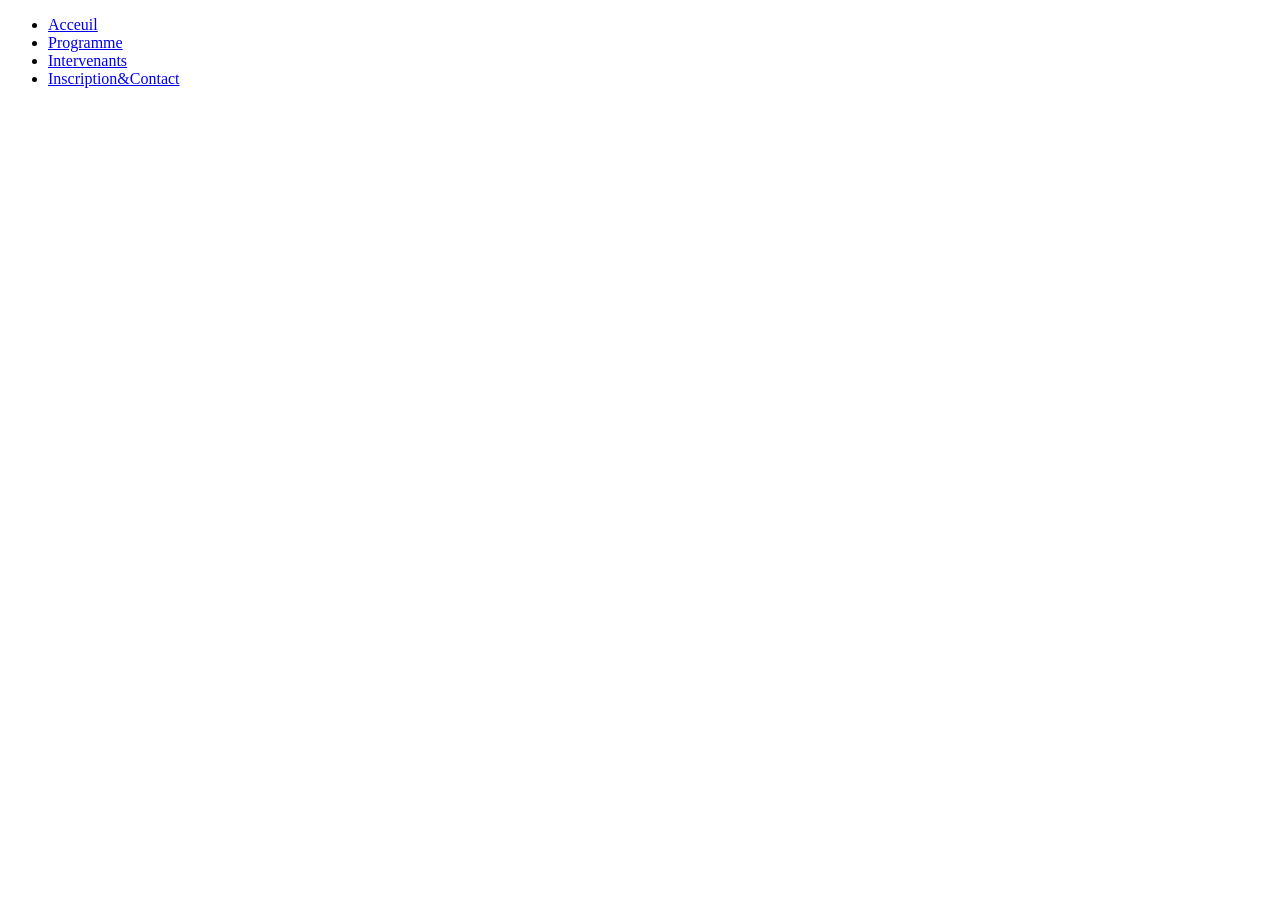
==== index.html @ 0eaa59a3 "Initialisation du projet AfriConect Summit" ====
<!DOCTYPE html>
<html lang="fr">
<head>
    <meta charset="UTF-8">
    <meta name="viewport" content="width=device-width, initial-scale=1.0">
    <title>Document</title>
</head>
<body>
    <div>
    <ul>
        <li>
            <a href="index.html">Acceuil</a>
        </li>
        <li>
            <a href="programme.html">Programme</a>
        </li>
        <li>
            <a href="intervenants.html">Intervenants</a>
        </li>
        <li>
            <a href="contact.html">Inscription&Contact</a>
        </li>
    </ul>
  </div>
</body>
</html>
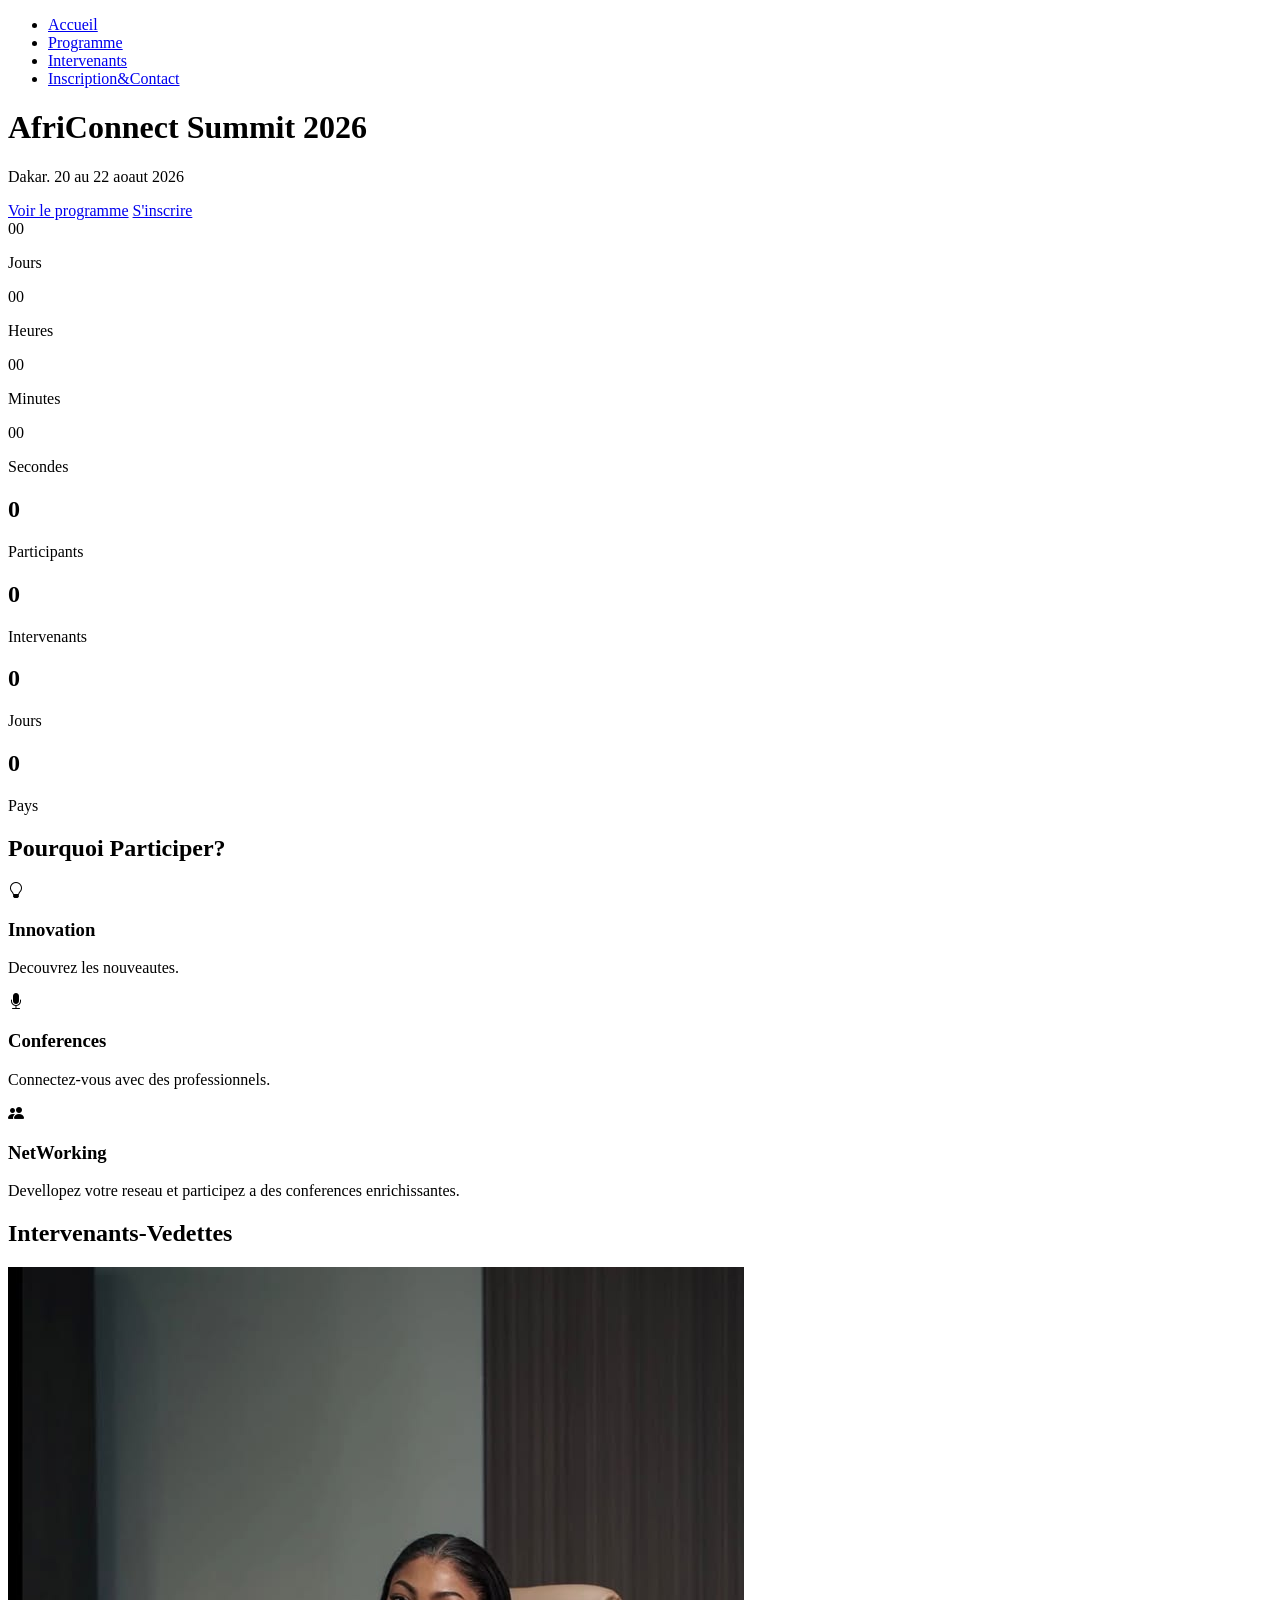
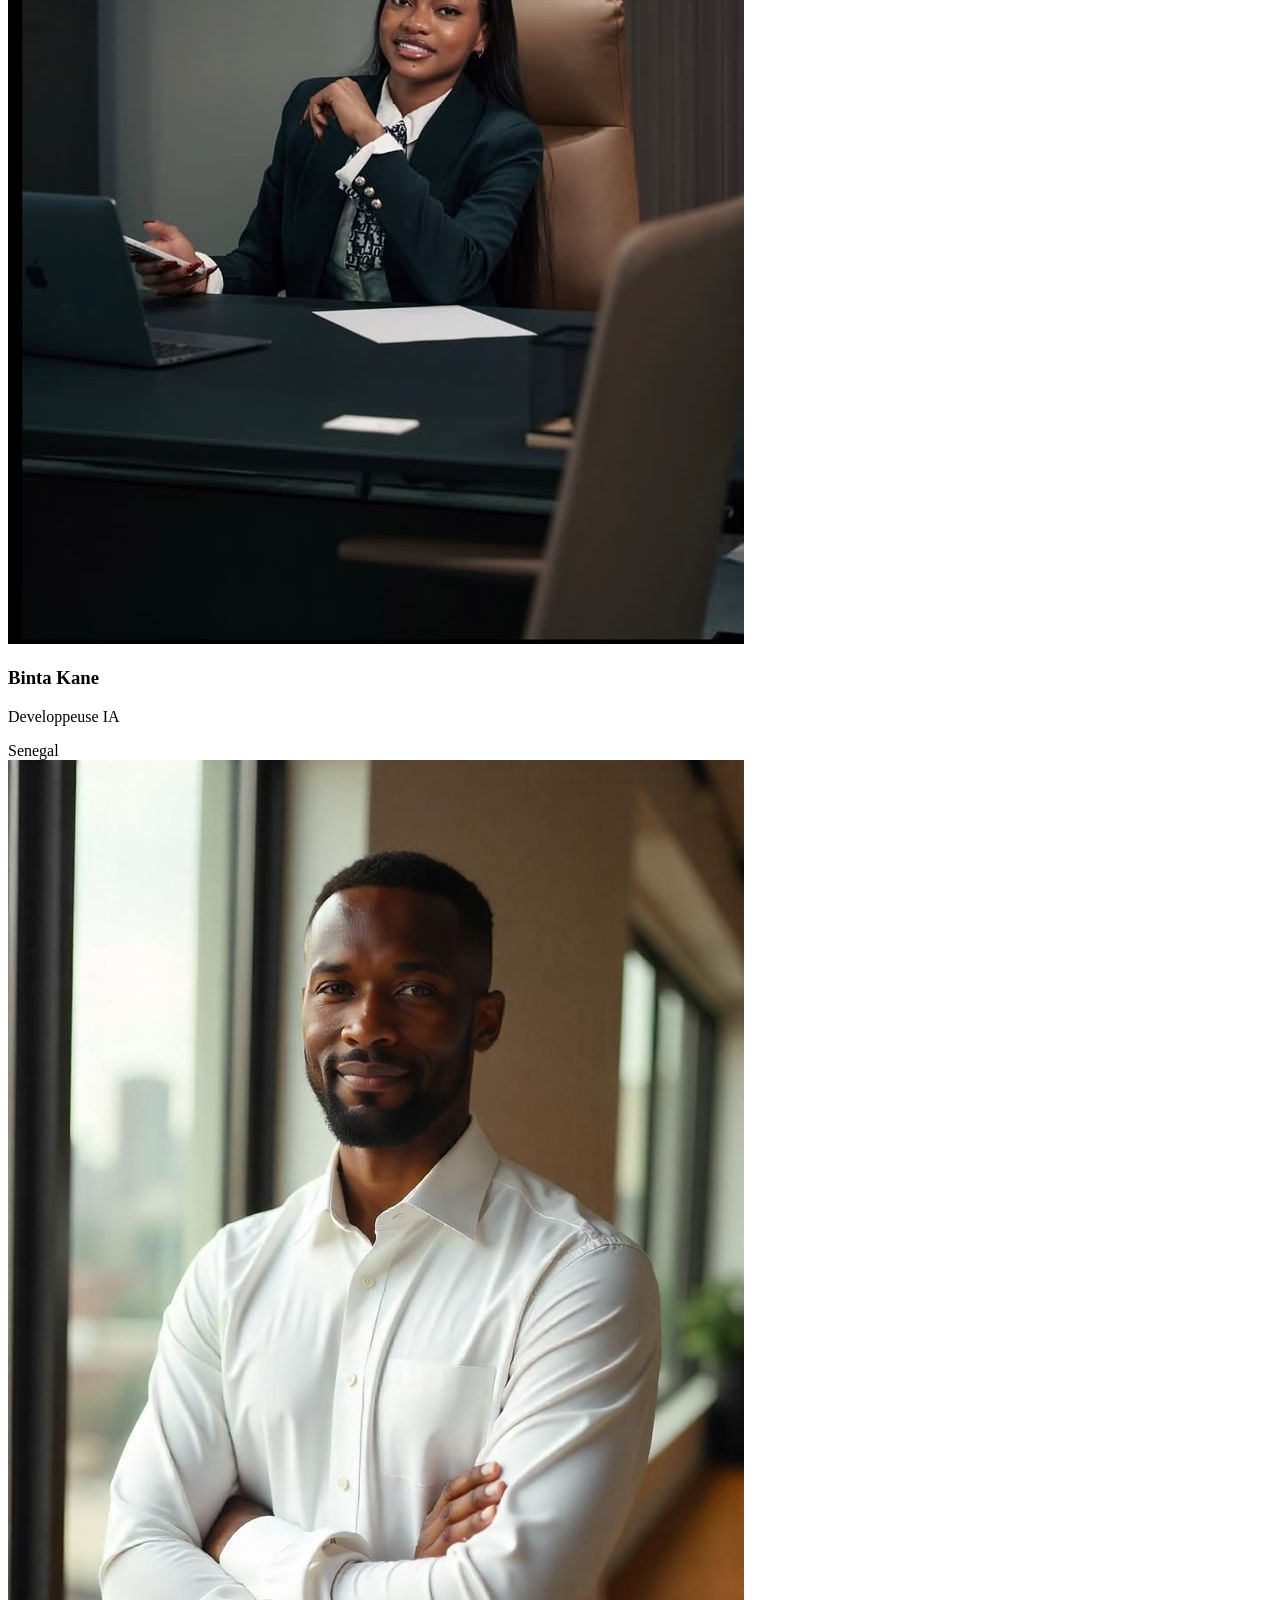
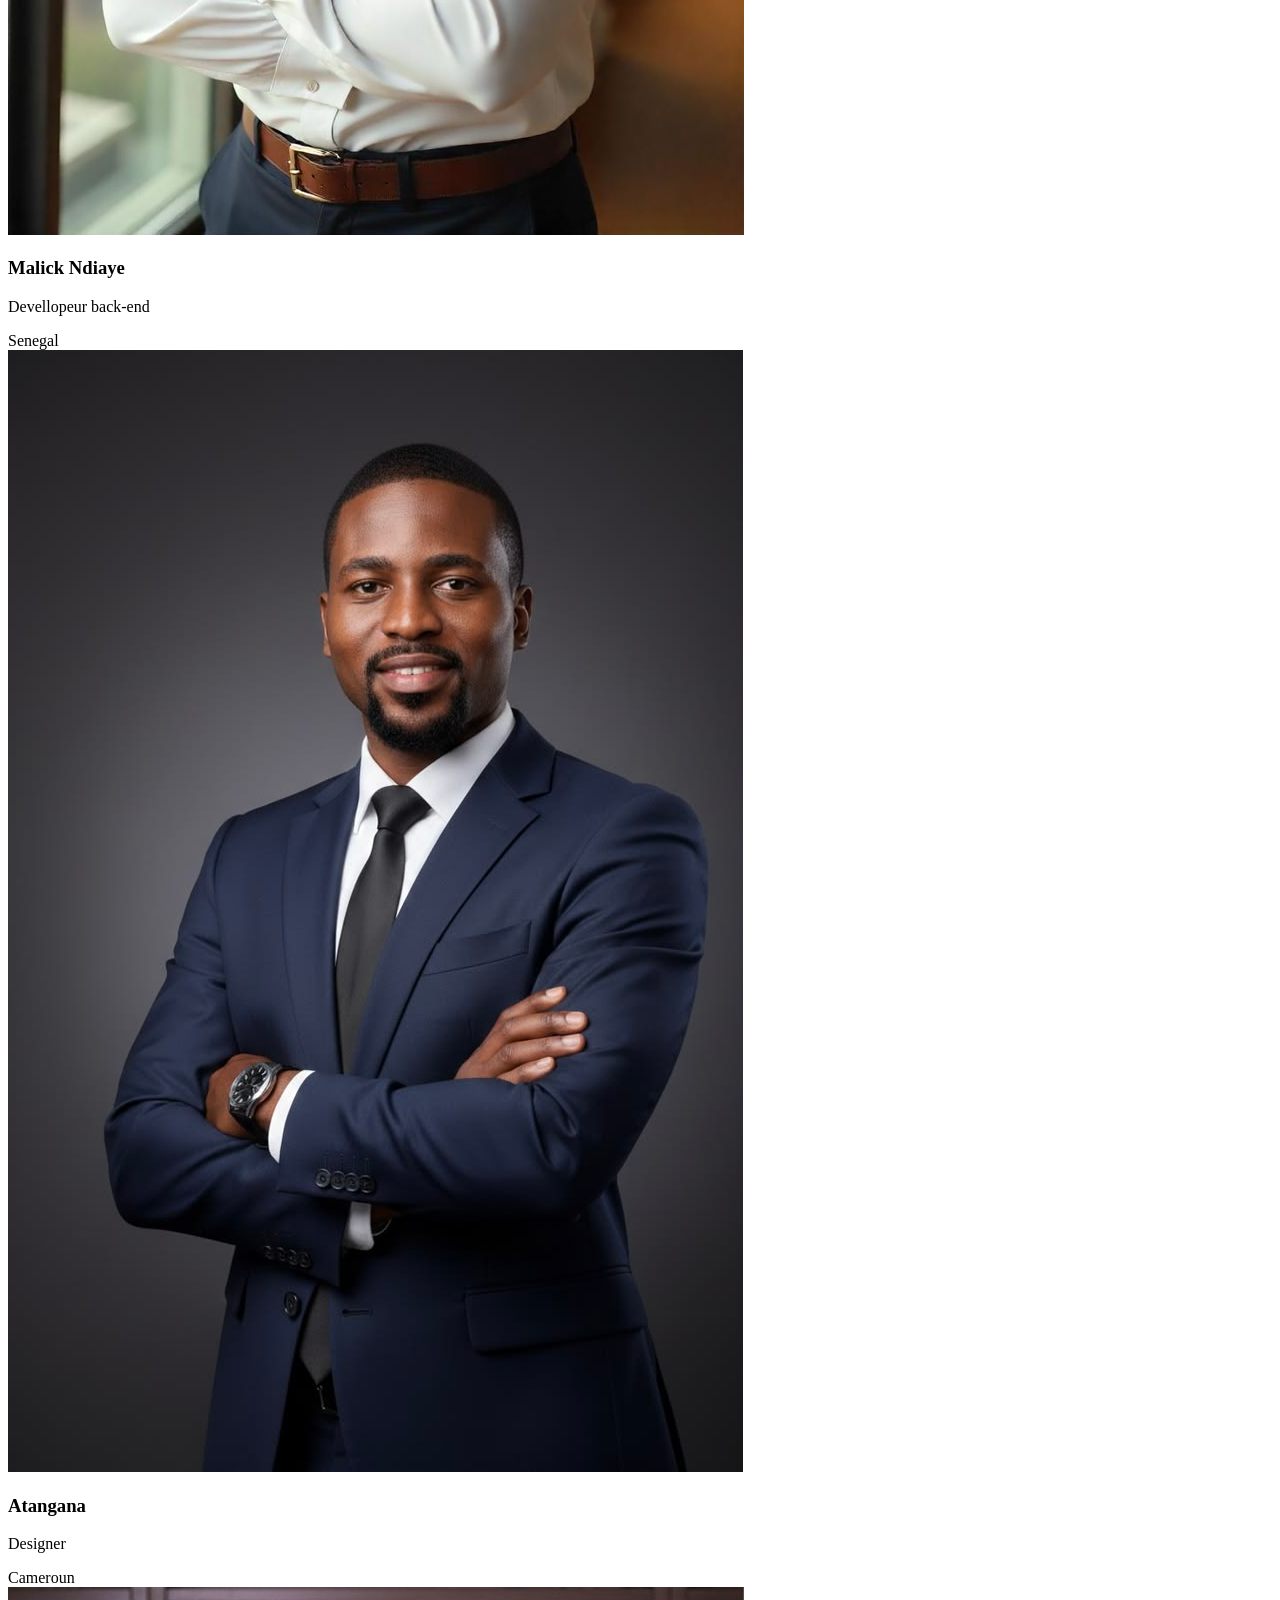
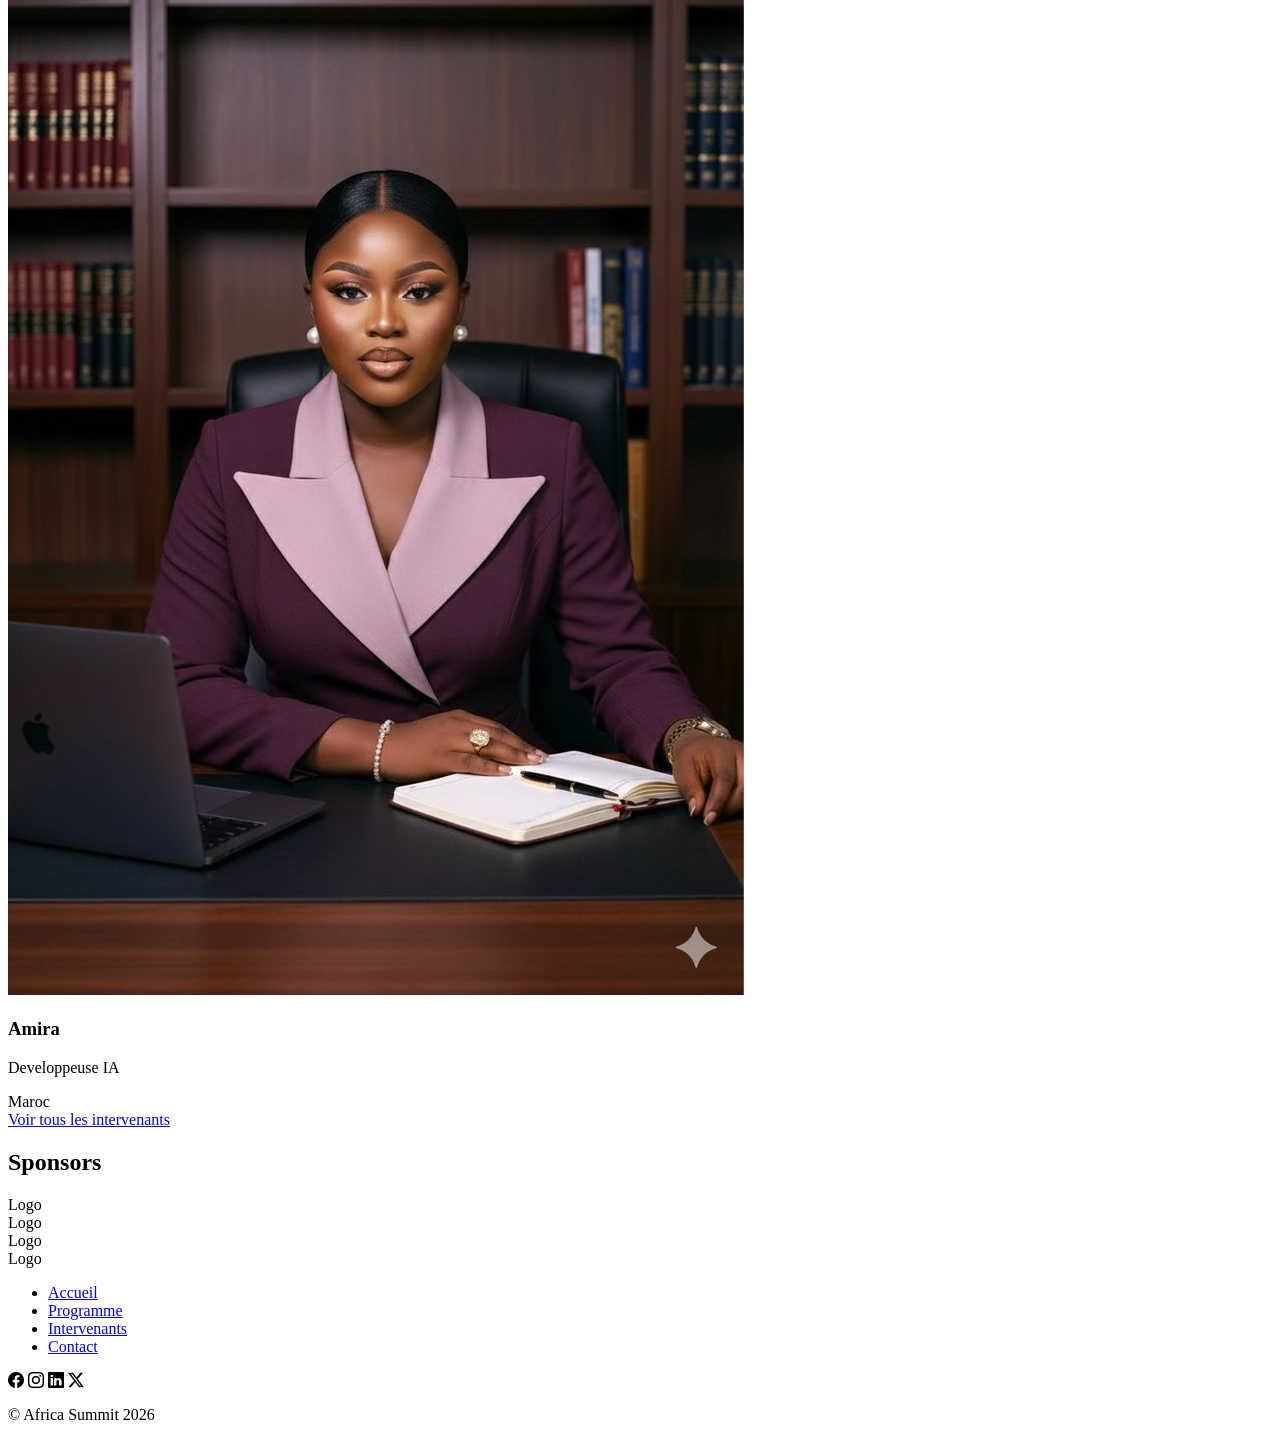
==== commit 60d0d908: "stucture de toutes les pages html" ====
--- a/index.html
+++ b/index.html
@@ -3,13 +3,15 @@
 <head>
     <meta charset="UTF-8">
     <meta name="viewport" content="width=device-width, initial-scale=1.0">
-    <title>Document</title>
+    <link rel="stylesheet" href="css/style.css">
+     <link rel="stylesheet" href="https://cdn.jsdelivr.net/npm/bootstrap-icons@1.11.3/font/bootstrap-icons.min.css">
+    <title>Africa summit </title>
 </head>
 <body>
-    <div>
+    <nav>
     <ul>
         <li>
-            <a href="index.html">Acceuil</a>
+            <a href="index.html">Accueil</a>
         </li>
         <li>
             <a href="programme.html">Programme</a>
@@ -21,6 +23,152 @@
             <a href="contact.html">Inscription&Contact</a>
         </li>
     </ul>
+  </nav>
+   <h1>AfriConnect Summit 2026</h1>
+  <p>Dakar.  20 au 22 aoaut 2026</p>
+  <div>
+    <a href="programme.html" class="btn">Voir le programme</a>
+    <a href="contact.html" class="btn1">S'inscrire</a>
   </div>
+<div class="rebours">
+    <div>
+        <span id="jours">00</span>
+        <p>Jours</p>
+    </div>
+    <div>
+        <span id="heures">00</span>
+        <p>Heures</p>
+    </div>
+    <div>
+        <span id="minutes">00</span>
+        <p>Minutes</p>
+    </div>
+    <div>
+        <span id="secondes">00</span>
+        <p>Secondes</p>
+    </div>
+    </div>
+    <section class="chiffres">
+        <div class="chiffre">
+    <h2 class="compteurs"data-target="1200">0</h2>
+    <p>Participants</p>
+        </div>
+        <div class="chiffre">
+    <h2 class="compteurs"data-target="48">0</h2>
+    <p>Intervenants</p>
+        </div>
+        <div class="chiffre">
+    <h2 class="compteurs"data-target="3">0</h2>
+    <p>Jours</p>
+        </div>
+        <div class="chiffre">
+    <h2 class="compteurs"data-target="12">0</h2>
+    <p>Pays</p>
+        </div>
+    </section>
+    <section class="pourquoi">
+        <h2>Pourquoi Participer?</h2>
+        <div class="contenu">
+            <div class="carte">
+                <i class="bi bi-lightbulb"></i>
+                <h3>Innovation</h3>
+                <p>Decouvrez les nouveautes.</p>
+            </div>
+            <div class="carte">
+                <i class="bi bi-mic-fill"></i>
+                <h3>Conferences</h3>
+                <p>Connectez-vous avec des professionnels.</p>
+            </div>
+            <div class="carte">
+                <i class="bi bi-people-fill"></i>
+                <h3>NetWorking</h3>
+                <p>Devellopez votre reseau et participez a des conferences enrichissantes.</p>
+            </div>
+        </div>
+    </section>
+    <section class="vedettes">
+    <h2>Intervenants-Vedettes</h2>
+        <div class="intervenants">
+        <div class="intervenant">
+            <img src="images/image3.jpg" alt="image">
+            <h3>Binta Kane</h3>
+            <p>Developpeuse IA</p>
+            <span>Senegal</span>
+        </div>
+        <div class="intervenant">
+            <img src="images/image4.jpg" alt="image">
+            <h3>Malick Ndiaye</h3>
+            <p>Devellopeur back-end</p>
+            <span>Senegal</span>
+        </div>
+        <div class="intervenant">
+            <img src="images/image2.jpg" alt="image">
+            <h3>Atangana</h3>
+            <p>Designer</p>
+            <span>Cameroun</span>
+        </div>
+        <div class="intervenant">
+            <img src="images/image1.jpg" alt="image">
+            <h3>Amira</h3>
+            <p>Developpeuse IA</p>
+            <span>Maroc</span>
+        </div>
+        </div>
+ <a href="intervenants.html" class="btn">Voir tous les intervenants</a>
+    </section>
+<section class="sponsors">
+    <h2>Sponsors</h2>
+    <div class="sponsors">
+        <div class="or">
+            Logo
+        </div>
+        <div class="argent">
+            Logo
+        </div>
+        <div class="bronze">
+            Logo
+        </div>
+    </div>
+
+</section>
+
+<footer>
+
+<div class="footer-container">
+
+<div>
+Logo
+
+</div>
+
+<div>
+
+<ul>
+    <li><a href="index.html">Accueil</a></li>
+    <li><a href="programme.html">Programme</a></li>
+    <li><a href="intervenants.html">Intervenants</a></li>
+    <li><a href="contact.html">Contact</a></li>
+</ul>
+
+</div>
+
+<div>
+
+
+</div>
+
+</div>
+<div class="reseaux">
+<i class="bi bi-facebook"></i>
+
+<i class="bi bi-instagram"></i>
+
+<i class="bi bi-linkedin"></i>
+
+<i class="bi bi-twitter-x"></i>
+</div>
+<p>© <span id="year"></span> Africa Summit 2026</p>
+</footer>
+  <script src="JS/main.js"></script>
 </body>
 </html>
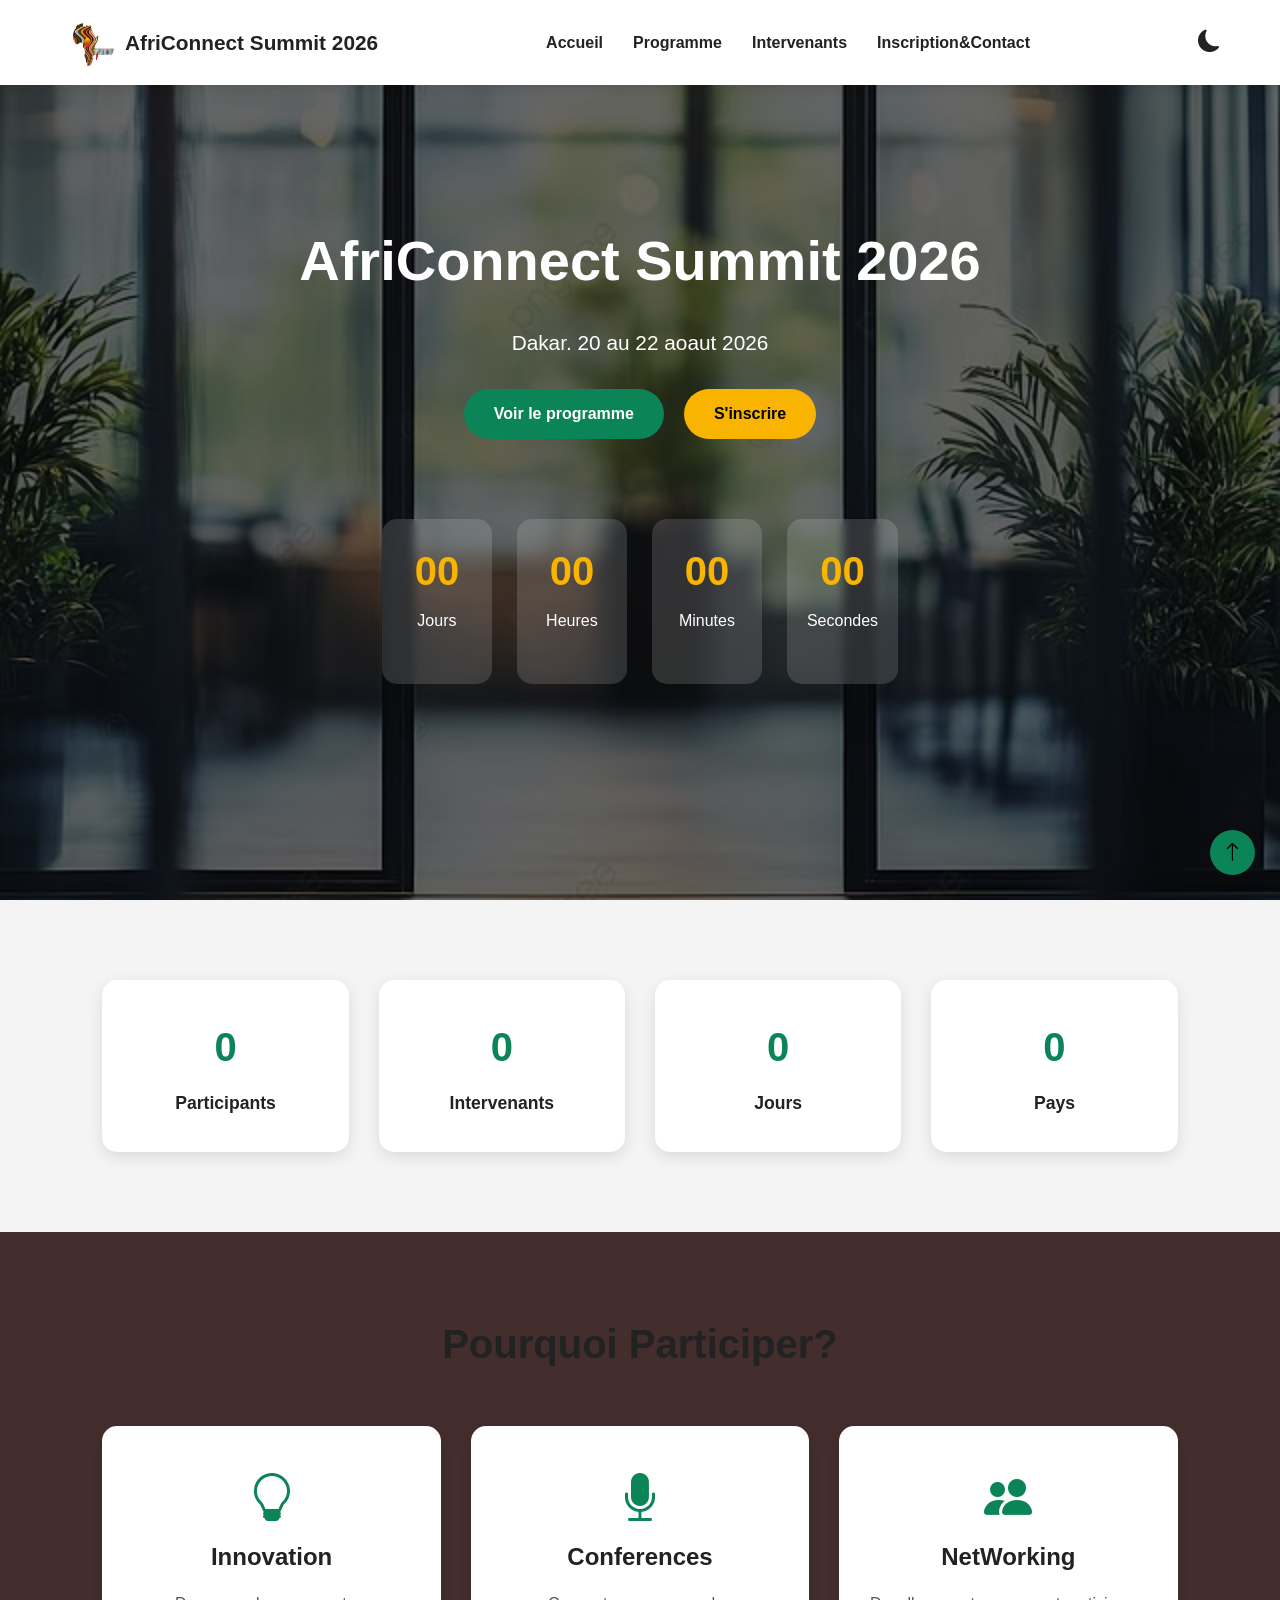
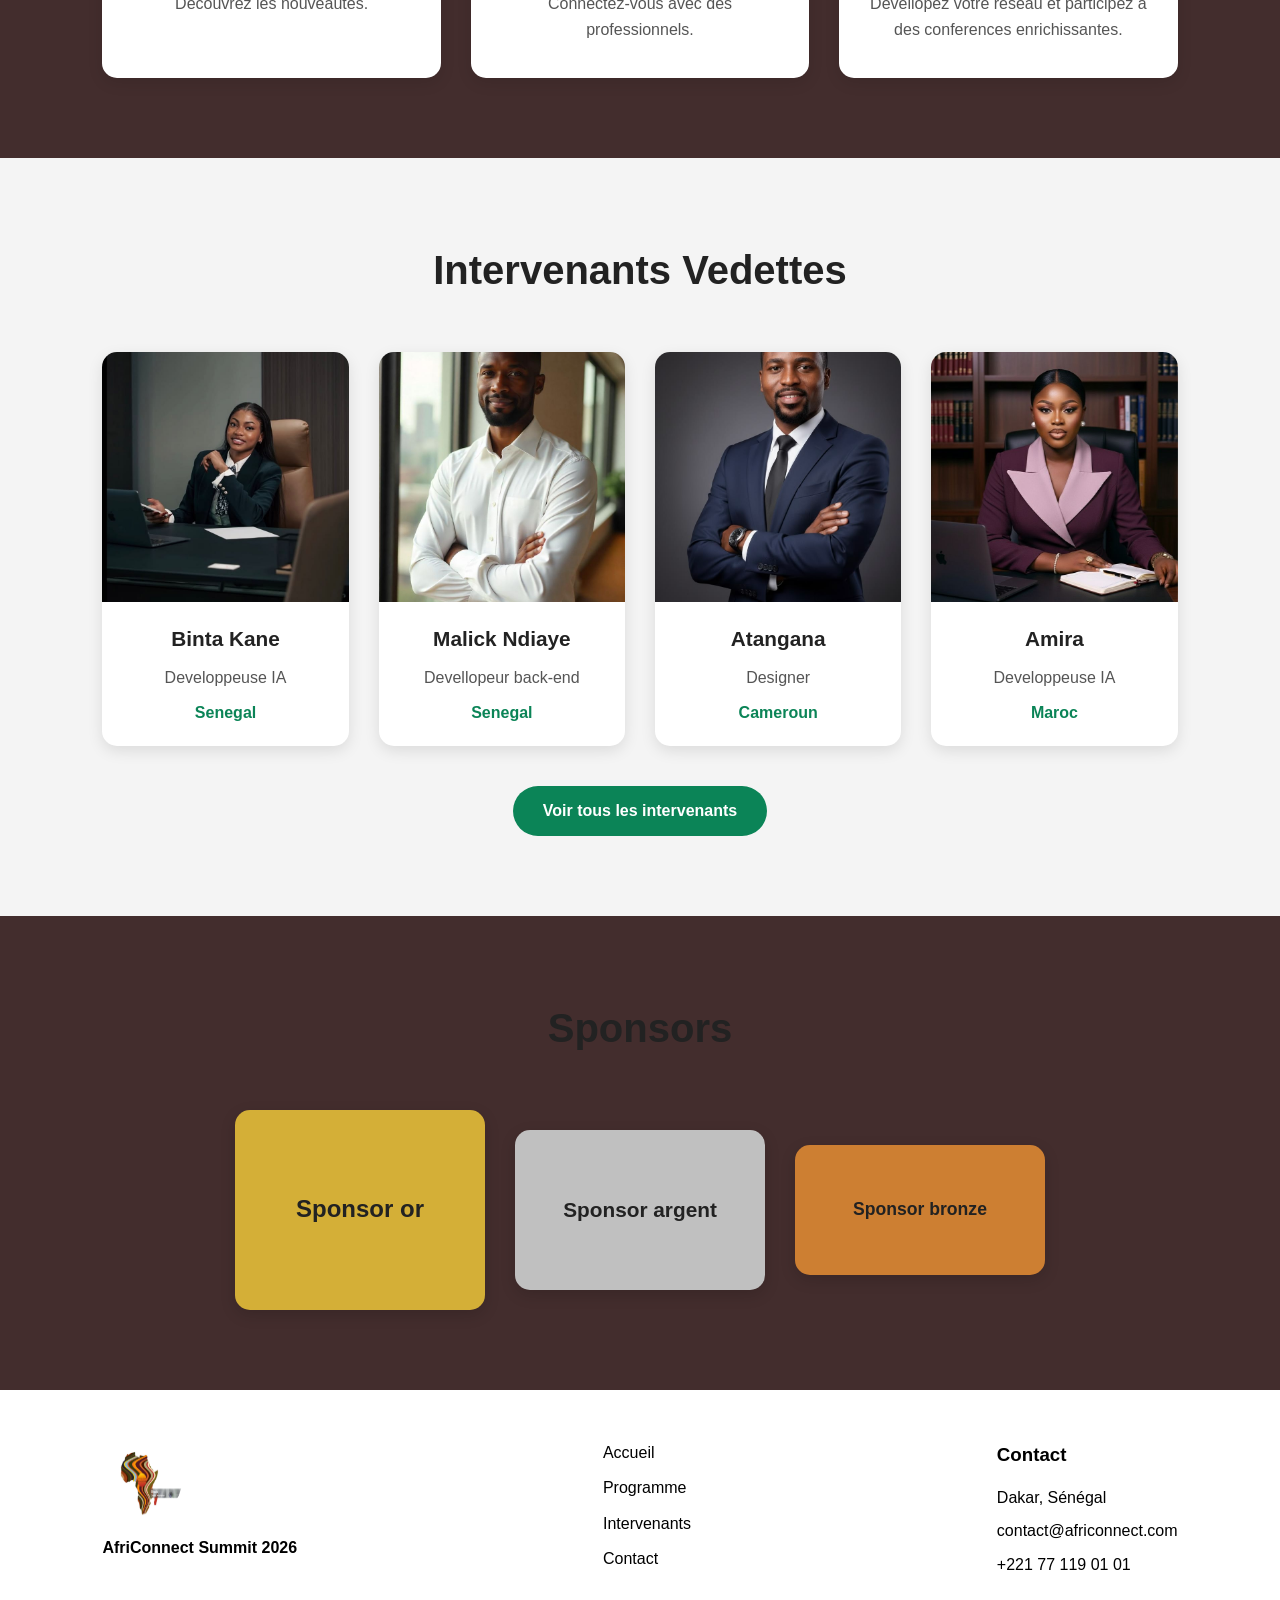
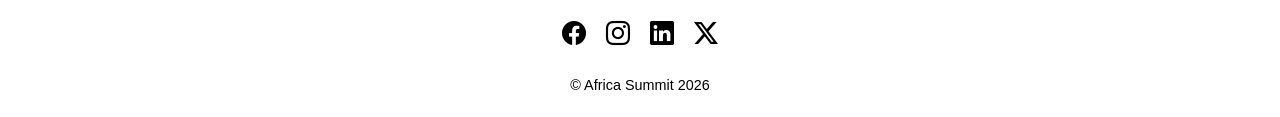
==== commit a1f37b2f: "Ajout du style css des sections Accueil" ====
--- a/index.html
+++ b/index.html
@@ -9,6 +9,15 @@
 </head>
 <body>
     <nav>
+         <div class="logo">
+    <a href="index.html">
+        <img src="images/logo summit.jpg.jpg" alt="Logo AfriConnect Summit">
+        <span>AfriConnect Summit 2026</span>
+    </a>
+</div>
+         <button class="menu-toggle">
+        <i class="bi bi-list"></i>
+    </button>
     <ul>
         <li>
             <a href="index.html">Accueil</a>
@@ -23,10 +32,14 @@
             <a href="contact.html">Inscription&Contact</a>
         </li>
     </ul>
+     <button id="theme-toggle">
+        <i class="bi bi-moon-fill"></i>
+    </button>
   </nav>
+  <section class="hero">
    <h1>AfriConnect Summit 2026</h1>
   <p>Dakar.  20 au 22 aoaut 2026</p>
-  <div>
+  <div class="hero-btn">
     <a href="programme.html" class="btn">Voir le programme</a>
     <a href="contact.html" class="btn1">S'inscrire</a>
   </div>
@@ -48,6 +61,7 @@
         <p>Secondes</p>
     </div>
     </div>
+     </section>
     <section class="chiffres">
         <div class="chiffre">
     <h2 class="compteurs"data-target="1200">0</h2>
@@ -87,7 +101,7 @@
         </div>
     </section>
     <section class="vedettes">
-    <h2>Intervenants-Vedettes</h2>
+    <h2>Intervenants Vedettes</h2>
         <div class="intervenants">
         <div class="intervenant">
             <img src="images/image3.jpg" alt="image">
@@ -118,15 +132,15 @@
     </section>
 <section class="sponsors">
     <h2>Sponsors</h2>
-    <div class="sponsors">
+    <div class="sponsor">
         <div class="or">
-            Logo
+           Sponsor or 
         </div>
         <div class="argent">
-            Logo
+          Sponsor argent  
         </div>
         <div class="bronze">
-            Logo
+          Sponsor bronze
         </div>
     </div>
 
@@ -135,10 +149,9 @@
 <footer>
 
 <div class="footer-container">
-
-<div>
-Logo
-
+<div class="footer-logo">
+    <img src="images/logo summit.jpg.jpg" alt="Logo">
+    <p>AfriConnect Summit 2026</p>
 </div>
 
 <div>
@@ -153,7 +166,13 @@
 </div>
 
 <div>
+<h3>Contact</h3>
 
+<p>Dakar, Sénégal</p>
+
+<p>contact@africonnect.com</p>
+
+<p>+221 77 119 01 01</p>
 
 </div>
 
@@ -167,6 +186,9 @@
 
 <i class="bi bi-twitter-x"></i>
 </div>
+<button id="haut">
+    <i class="bi bi-arrow-up"></i>
+</button>
 <p>© <span id="year"></span> Africa Summit 2026</p>
 </footer>
   <script src="JS/main.js"></script>
--- a/css/style.css
+++ b/css/style.css
@@ -0,0 +1,534 @@
+/*==========================
+RESET navbar
+==========================*/
+
+*{
+    margin: 0;
+    padding: 0;
+    box-sizing: border-box;
+}
+
+body{
+    font-family: Arial, Helvetica, sans-serif;
+    line-height: 1.6;
+    background: rgb(67, 45, 45);
+    color: #222;
+}
+
+img{
+    max-width: 100%;
+    display: block;
+}
+
+a{
+    text-decoration: none;
+}
+
+ul{
+    list-style: none;
+}
+
+/*==========================
+VARIABLES
+==========================*/
+
+:root{
+    --couleur-principale:#0b8457;
+    --couleur-secondaire:#f8b400;
+    --blanc:#ffffff;
+    --noir:#222222;
+    --gris:#f4f4f4;
+}
+
+/*==========================
+NAVBAR
+==========================*/
+
+nav{
+    position: fixed;
+    top: 0;
+    left: 0;
+    width: 100%;
+    background: var(--blanc);
+    display: flex;
+    justify-content: space-between;
+    align-items: center;
+    padding: 15px 60px;
+    box-shadow: 0 2px 10px rgba(0,0,0,.1);
+    z-index: 1000;
+}
+
+/* Logo */
+
+.logo a{
+    display: flex;
+    align-items: center;
+    gap: 10px;
+    color: var(--noir);
+    font-size: 1.3rem;
+    font-weight: bold;
+}
+
+.logo img{
+    width: 55px;
+    height: 55px;
+    border-radius: 50%;
+}
+
+/* Liens */
+
+nav ul{
+    display: flex;
+    gap: 30px;
+}
+
+nav ul li a{
+    color: var(--noir);
+    font-weight: 600;
+    transition: .3s;
+}
+
+nav ul li a:hover{
+    color: var(--couleur-principale);
+}
+
+/* Bouton Dark/Light */
+
+#theme-toggle{
+    background: none;
+    border: none;
+    font-size: 1.4rem;
+    cursor: pointer;
+    color: var(--noir);
+}
+
+/* Menu hamburger */
+
+.menu-toggle{
+    display: none;
+    background: none;
+    border: none;
+    font-size: 2rem;
+    cursor: pointer;
+}
+
+
+/*==========================
+HERO
+==========================*/
+
+.hero{
+    min-height: 100vh;
+    background: linear-gradient(rgba(0,0,0,.6), rgba(0,0,0,.6)),
+    url("../images/hero.jpg.jpg");
+    background-size: cover;
+    background-position: center;
+    background-repeat: no-repeat;
+
+    display: flex;
+    flex-direction: column;
+    justify-content: center;
+    align-items: center;
+
+    text-align: center;
+    color: var(--blanc);
+
+    padding: 100px 20px;
+}
+
+.hero h1{
+    font-size: 3.5rem;
+    margin-bottom: 20px;
+}
+
+.hero p{
+    font-size: 1.3rem;
+    margin-bottom: 30px;
+}
+
+.hero-btn{
+    display: flex;
+    gap: 20px;
+    margin-bottom: 40px;
+}
+/*==========================
+BOUTONS
+==========================*/
+
+.btn,
+.btn1{
+    display: inline-block;
+    padding: 12px 30px;
+    border-radius: 30px;
+    font-weight: bold;
+    transition: .3s;
+}
+
+
+/* Bouton programme */
+
+.btn{
+    background: var(--couleur-principale);
+    color: white;
+}
+
+
+/* Bouton inscription */
+
+.btn1{
+    background: var(--couleur-secondaire);
+    color: black;
+}
+
+
+.btn:hover,
+.btn1:hover{
+    transform: translateY(-5px);
+    opacity: .85;
+}
+
+/*==========================
+COMPTE A REBOURS
+==========================*/
+
+.rebours{
+    display: flex;
+    justify-content: center;
+    gap: 25px;
+    margin-top: 40px;
+    flex-wrap: wrap;
+}
+
+.rebours div{
+    background: rgba(255,255,255,0.15);
+    backdrop-filter: blur(5px);
+    padding: 20px;
+    border-radius: 15px;
+    min-width: 110px;
+}
+
+.rebours span{
+    display: block;
+    font-size: 2.5rem;
+    font-weight: bold;
+    color: var(--couleur-secondaire);
+}
+
+.rebours p{
+    margin-top: 5px;
+    font-size: 1rem;
+    color: white;
+}
+
+/*==========================
+CHIFFRES CLES
+==========================*/
+
+.chiffres{
+    display: grid;
+    grid-template-columns: repeat(4, 1fr);
+    gap: 30px;
+    padding: 80px 8%;
+    background: var(--gris);
+}
+
+.chiffre{
+    background: white;
+    padding: 35px 20px;
+    text-align: center;
+    border-radius: 15px;
+    box-shadow: 0 5px 15px rgba(0,0,0,.1);
+    transition: .3s;
+}
+
+.chiffre:hover{
+    transform: translateY(-10px);
+}
+
+.chiffre h2{
+    font-size: 2.5rem;
+    color: var(--couleur-principale);
+    margin-bottom: 10px;
+}
+
+.chiffre p{
+    font-size: 1.1rem;
+    font-weight: bold;
+}
+/*==========================
+POURQUOI PARTICIPER
+==========================*/
+
+.pourquoi{
+    padding: 80px 8%;
+    text-align: center;
+}
+
+.pourquoi h2{
+    font-size: 2.5rem;
+    margin-bottom: 50px;
+    color: var(--noir);
+}
+
+.contenu{
+    display: flex;
+    justify-content: center;
+    gap: 30px;
+}
+
+.carte{
+    background: white;
+    padding: 35px 25px;
+    border-radius: 15px;
+    box-shadow: 0 5px 15px rgba(0,0,0,.1);
+    flex: 1;
+    transition: .3s;
+}
+
+.carte:hover{
+    transform: translateY(-10px);
+}
+
+.carte i{
+    font-size: 3rem;
+    color: var(--couleur-principale);
+    margin-bottom: 20px;
+}
+
+.carte h3{
+    font-size: 1.5rem;
+    margin-bottom: 15px;
+}
+
+.carte p{
+    color: #555;
+}
+
+/*==========================
+INTERVENANTS VEDETTES
+==========================*/
+
+.vedettes{
+    padding: 80px 8%;
+    text-align: center;
+    background: var(--gris);
+}
+
+.vedettes h2{
+    font-size: 2.5rem;
+    margin-bottom: 50px;
+}
+
+/* Grille des intervenants */
+
+.intervenants{
+    display: grid;
+    grid-template-columns: repeat(4, 1fr);
+    gap: 30px;
+    margin-bottom: 40px;
+}
+
+.intervenant{
+    background: white;
+    border-radius: 15px;
+    overflow: hidden;
+    box-shadow: 0 5px 15px rgba(0,0,0,.1);
+    transition: .3s;
+}
+
+.intervenant:hover{
+    transform: translateY(-10px);
+}
+
+/* Images */
+
+.intervenant img{
+    width: 100%;
+    height: 250px;
+    object-fit: cover;
+}
+
+.intervenant h3{
+    margin-top: 20px;
+    font-size: 1.3rem;
+}
+
+.intervenant p{
+    color: #555;
+    margin: 10px 0;
+}
+
+.intervenant span{
+    display: inline-block;
+    margin-bottom: 20px;
+    color: var(--couleur-principale);
+    font-weight: bold;
+}
+
+/*==========================
+SPONSORS
+==========================*/
+
+.sponsors{
+    padding: 80px 8%;
+    text-align: center;
+}
+
+.sponsors h2{
+    font-size: 2.5rem;
+    margin-bottom: 50px;
+}
+
+.sponsor{
+    display: flex;
+    justify-content: center;
+    align-items: center;
+    gap: 30px;
+}
+
+/* Cartes sponsors */
+
+.or,
+.argent,
+.bronze{
+    width: 250px;
+    border-radius: 15px;
+    display: flex;
+    justify-content: center;
+    align-items: center;
+    font-weight: bold;
+    box-shadow: 0 5px 15px rgba(0,0,0,.15);
+    transition: .3s;
+}
+
+/* Différence de taille selon le niveau */
+
+.or{
+    height: 200px;
+    background: #d4af37;
+    font-size: 1.5rem;
+}
+
+.argent{
+    height: 160px;
+    background: #c0c0c0;
+    font-size: 1.3rem;
+}
+
+.bronze{
+    height: 130px;
+    background: #cd7f32;
+    font-size: 1.1rem;
+}
+
+.or:hover,
+.argent:hover,
+.bronze:hover{
+    transform: translateY(-10px);
+}
+
+/*==========================
+FOOTER
+==========================*/
+
+footer{
+    background: white;
+    color: black;
+    padding: 50px 8% 20px;
+    position: relative;
+}
+
+.footer-container{
+    display: flex;
+    justify-content: space-between;
+    gap: 40px;
+    margin-bottom: 30px;
+}
+
+/* Logo footer */
+
+.footer-logo img{
+    width: 80px;
+    height: 80px;
+    border-radius: 50%;
+    margin-bottom: 15px;
+}
+
+.footer-logo p{
+    font-weight: bold;
+}
+
+/* Liens */
+
+.footer-container ul li{
+    margin-bottom: 10px;
+}
+
+.footer-container ul li a{
+    color: black;
+    transition: .3s;
+}
+
+.footer-container ul li a:hover{
+    color: var(--couleur-secondaire);
+}
+
+/* Contact */
+
+.footer-container h3{
+    margin-bottom: 15px;
+}
+
+.footer-container p{
+    margin-bottom: 8px;
+}
+
+/* Réseaux sociaux */
+
+.reseaux{
+    display: flex;
+    justify-content: center;
+    gap: 20px;
+    margin-bottom: 20px;
+}
+
+.reseaux i{
+    font-size: 1.5rem;
+    cursor: pointer;
+    transition: .3s;
+}
+
+.reseaux i:hover{
+    color: var(--couleur-secondaire);
+}
+
+/* Copyright */
+
+footer > p{
+    text-align: center;
+    font-size: .9rem;
+}
+
+/* Bouton retour en haut */
+
+#haut{
+    position: fixed;
+    right: 25px;
+    bottom: 25px;
+
+    width: 45px;
+    height: 45px;
+
+    border-radius: 50%;
+    border: none;
+
+    background: var(--couleur-principale);
+    color: black;
+
+    font-size: 1.3rem;
+    cursor: pointer;
+}
+
+#haut:hover{
+    background: var(--couleur-secondaire);
+}
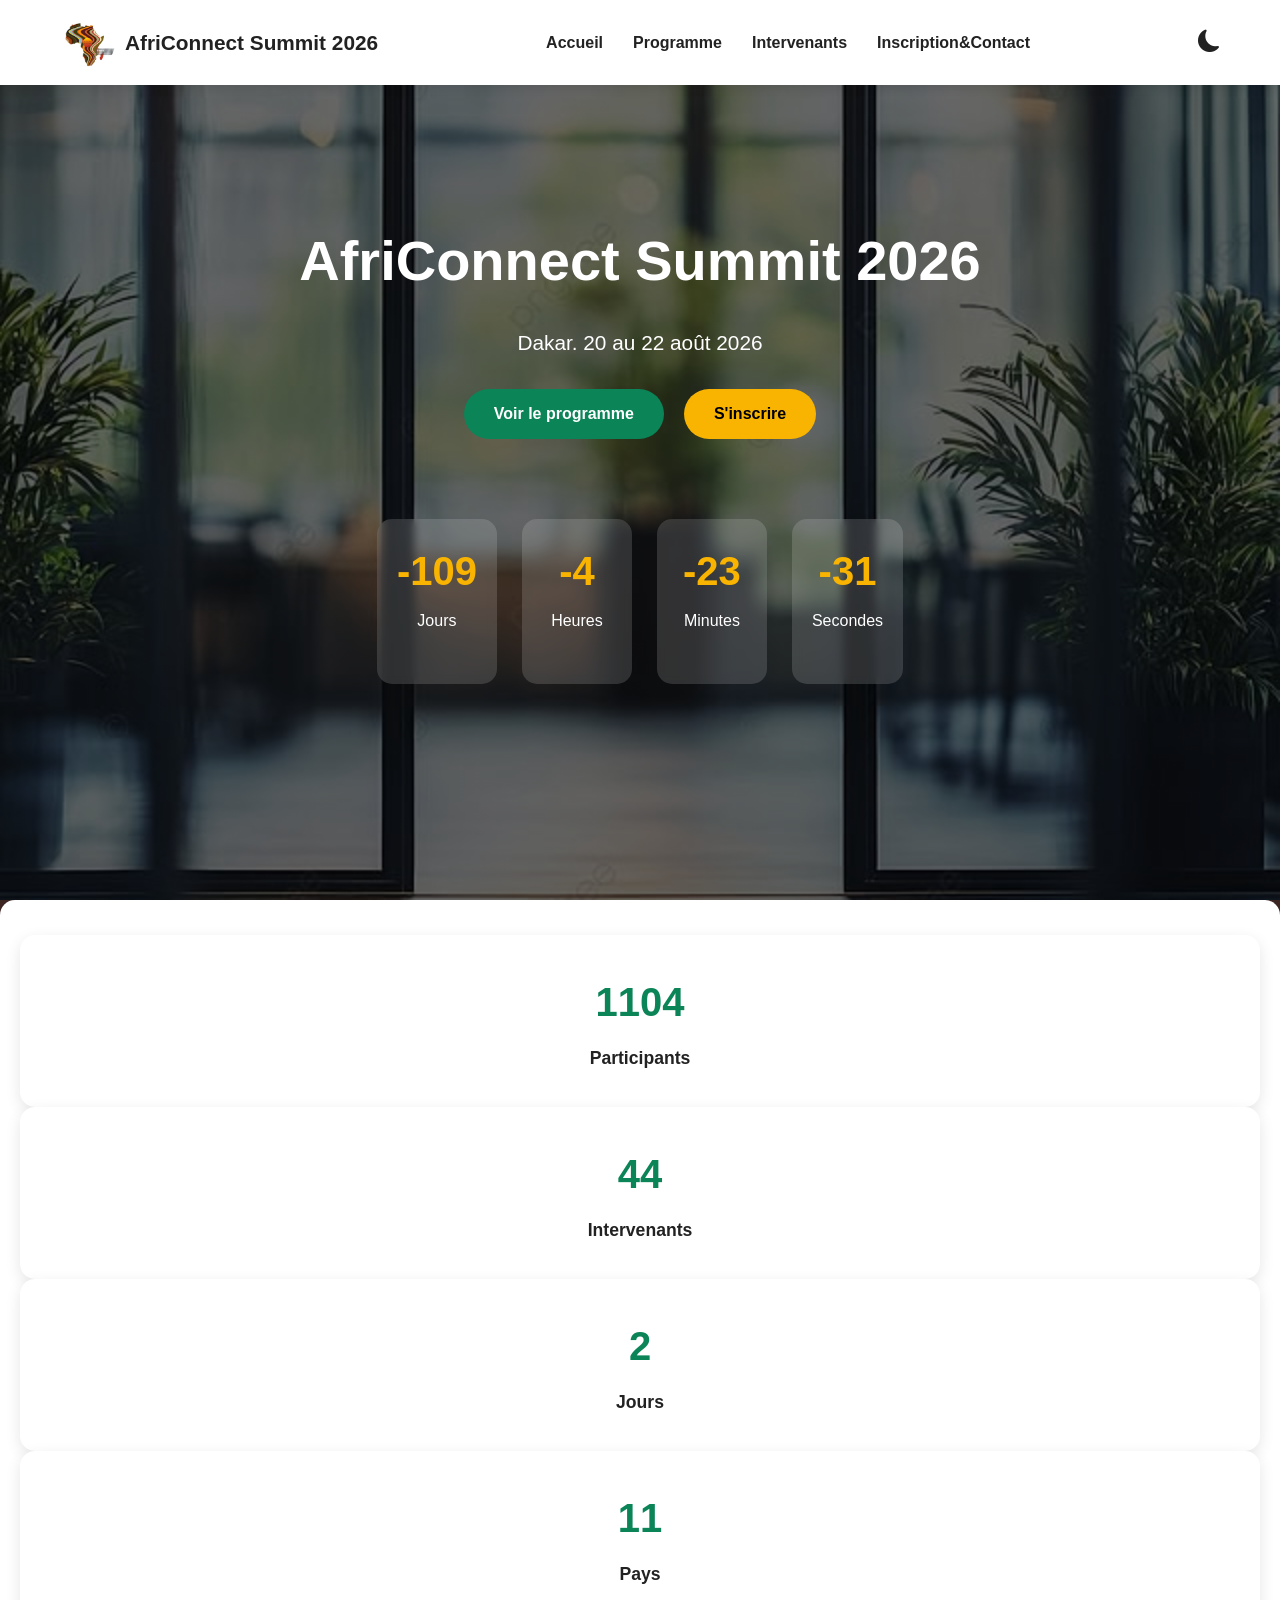
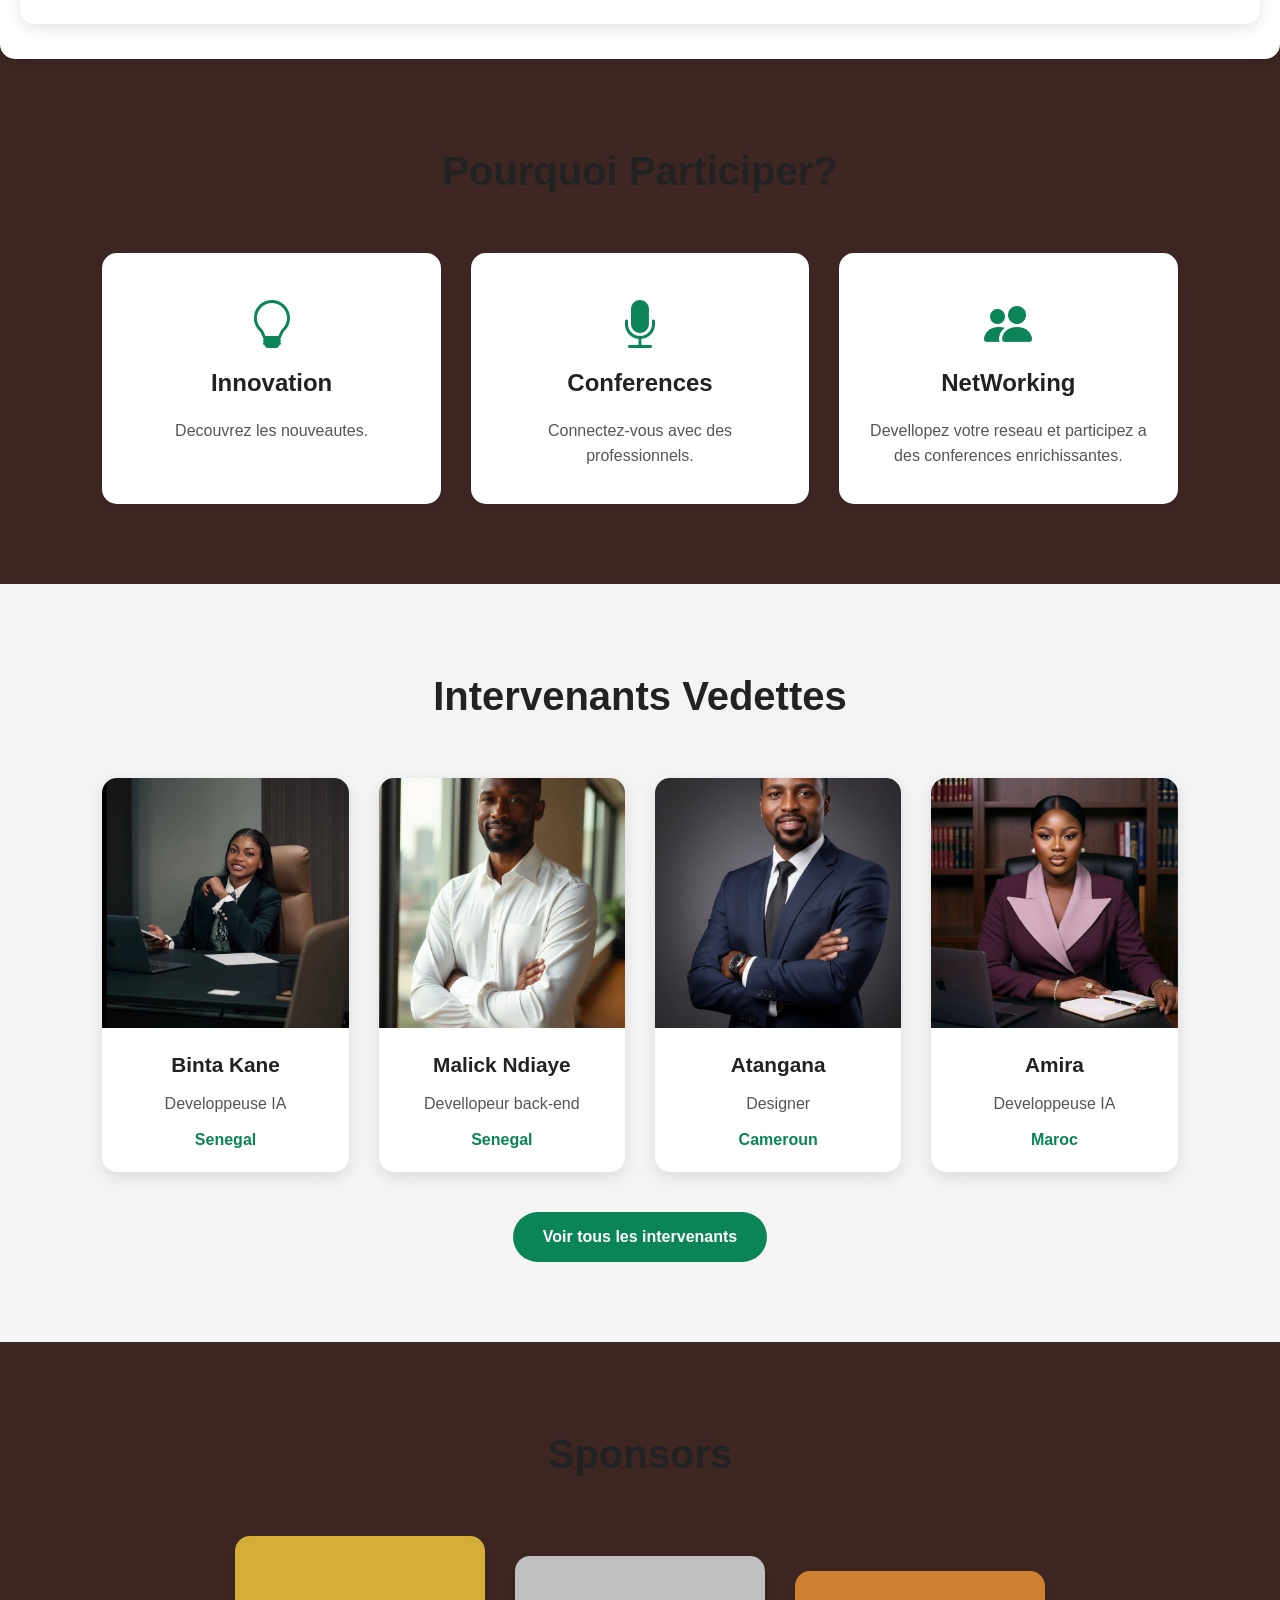
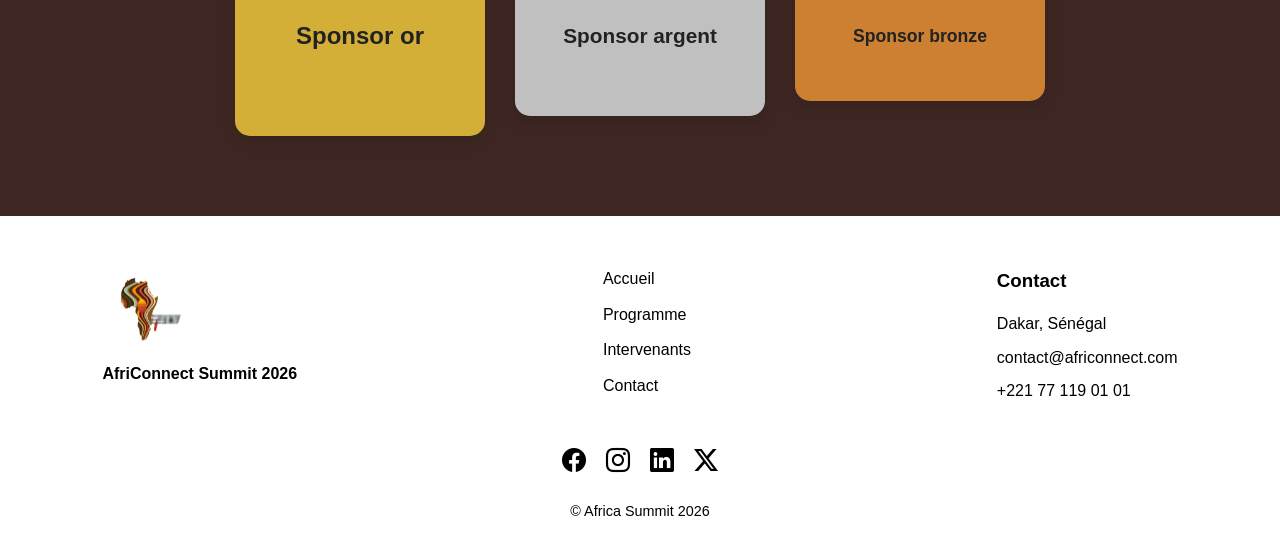
==== commit 8c468e1a: "javaScript de toutes les pages" ====
--- a/index.html
+++ b/index.html
@@ -36,14 +36,20 @@
         <i class="bi bi-moon-fill"></i>
     </button>
   </nav>
-  <section class="hero">
-   <h1>AfriConnect Summit 2026</h1>
-  <p>Dakar.  20 au 22 aoaut 2026</p>
-  <div class="hero-btn">
-    <a href="programme.html" class="btn">Voir le programme</a>
-    <a href="contact.html" class="btn1">S'inscrire</a>
-  </div>
-<div class="rebours">
+ <section class="hero">
+
+   <h1 class="animation fade-in">
+      AfriConnect Summit 2026
+   </h1>
+
+   <p class="animation slide-in">
+      Dakar. 20 au 22 août 2026
+   </p>
+   <div class="hero-btn">
+      <a href="programme.html" class="btn">Voir le programme</a>
+      <a href="contact.html" class="btn1">S'inscrire</a>
+   </div>
+<div class="rebours ">
     <div>
         <span id="jours">00</span>
         <p>Jours</p>
@@ -61,21 +67,21 @@
         <p>Secondes</p>
     </div>
     </div>
-     </section>
-    <section class="chiffres">
-        <div class="chiffre">
+     </section> 
+    <section class="chiffre animation fade-in">
+        <div class="chiffre animation fade-in">
     <h2 class="compteurs"data-target="1200">0</h2>
     <p>Participants</p>
         </div>
-        <div class="chiffre">
+        <div class="chiffre animation fade-in">
     <h2 class="compteurs"data-target="48">0</h2>
     <p>Intervenants</p>
         </div>
-        <div class="chiffre">
+        <div class="chiffre animation fade-in">
     <h2 class="compteurs"data-target="3">0</h2>
     <p>Jours</p>
         </div>
-        <div class="chiffre">
+        <div class="chiffre animation fade-in">
     <h2 class="compteurs"data-target="12">0</h2>
     <p>Pays</p>
         </div>
@@ -83,17 +89,17 @@
     <section class="pourquoi">
         <h2>Pourquoi Participer?</h2>
         <div class="contenu">
-            <div class="carte">
+            <div class="carte animation slide-in">
                 <i class="bi bi-lightbulb"></i>
                 <h3>Innovation</h3>
                 <p>Decouvrez les nouveautes.</p>
             </div>
-            <div class="carte">
+            <div class="carte animation slide-in">
                 <i class="bi bi-mic-fill"></i>
                 <h3>Conferences</h3>
                 <p>Connectez-vous avec des professionnels.</p>
             </div>
-            <div class="carte">
+            <div class="carte animation slide-in">
                 <i class="bi bi-people-fill"></i>
                 <h3>NetWorking</h3>
                 <p>Devellopez votre reseau et participez a des conferences enrichissantes.</p>
@@ -189,7 +195,7 @@
 <button id="haut">
     <i class="bi bi-arrow-up"></i>
 </button>
-<p>© <span id="year"></span> Africa Summit 2026</p>
+<p class="defile">© <span id="year"></span> Africa Summit 2026</p>
 </footer>
   <script src="JS/main.js"></script>
 </body>
--- a/css/style.css
+++ b/css/style.css
@@ -10,9 +10,9 @@
 
 body{
     font-family: Arial, Helvetica, sans-serif;
-    line-height: 1.6;
-    background: rgb(67, 45, 45);
-    color: #222;
+    line-height:1.6;
+    background:#3E2723;
+    color:#222;
 }
 
 img{
@@ -39,6 +39,27 @@
     --noir:#222222;
     --gris:#f4f4f4;
 }
+[data-theme="dark"]{
+    --blanc:#222;
+    --noir:#ffffff;
+    --gris:#333;
+}
+
+[data-theme="dark"] body{
+    background:#222;
+    color:white;
+}
+
+[data-theme="dark"] .carte,
+[data-theme="dark"] .chiffre,
+[data-theme="dark"] .intervenant,
+[data-theme="dark"] .carte-intervenant,
+[data-theme="dark"] #formulaire,
+[data-theme="dark"] .infos-contact{
+    background:#333;
+    color:white;
+}
+
 
 /*==========================
 NAVBAR
@@ -56,6 +77,22 @@
     padding: 15px 60px;
     box-shadow: 0 2px 10px rgba(0,0,0,.1);
     z-index: 1000;
+     transition:0.3s ease;
+}
+nav.scrolled{
+    background:var(--couleur-principale);
+    box-shadow:0 8px 30px rgba(0,0,0,.35);
+}
+nav.scrolled ul li a{
+    color:white;
+}
+
+nav.scrolled .logo a{
+    color:white;
+}
+
+nav.scrolled #theme-toggle{
+    color:white;
 }
 
 /* Logo */
@@ -70,9 +107,10 @@
 }
 
 .logo img{
-    width: 55px;
-    height: 55px;
-    border-radius: 50%;
+    width:55px;
+    height:55px;
+    object-fit:cover;
+    border-radius:50%;
 }
 
 /* Liens */
@@ -110,8 +148,19 @@
     border: none;
     font-size: 2rem;
     cursor: pointer;
-}
-
+    position: relative;
+    z-index: 1001;
+}
+
+
+.fil-ariane{
+    margin-top: 10px;
+    color: white;
+}
+
+.fil-ariane a{
+    color: white;
+}
 
 /*==========================
 HERO
@@ -482,6 +531,14 @@
 .footer-container p{
     margin-bottom: 8px;
 }
+[data-theme="dark"] footer{
+    background:#111;
+    color:white;
+}
+
+[data-theme="dark"] .footer-container a{
+    color:white;
+}
 
 /* Réseaux sociaux */
 
@@ -497,6 +554,26 @@
     cursor: pointer;
     transition: .3s;
 }
+/* Texte footer qui défile */
+
+.defile{
+    overflow: hidden;
+    white-space: nowrap;
+    animation: defilement 8s linear infinite;
+}
+
+
+@keyframes defilement{
+
+    from{
+        transform: translateX(100%);
+    }
+
+    to{
+        transform: translateX(-100%);
+    }
+
+}
 
 .reseaux i:hover{
     color: var(--couleur-secondaire);
@@ -527,8 +604,664 @@
 
     font-size: 1.3rem;
     cursor: pointer;
-}
+    display:none;
+}
+
+    
 
 #haut:hover{
     background: var(--couleur-secondaire);
+}
+
+
+/*==========================
+HERO INTERNE
+==========================*/
+
+/*==========================
+HERO INTERNE
+==========================*/
+
+.hero-interne{
+    margin-top:90px;
+    height:300px;
+
+    background: linear-gradient(rgba(0,0,0,.6),rgba(0,0,0,.6)),
+    url("../images/hero.jpg.jpg") center/cover no-repeat;
+
+    display:flex;
+    flex-direction:column;
+    justify-content:center;
+    align-items:center;
+
+    text-align:center;
+    color:white;
+}
+
+.hero-interne h1{
+    font-size:3rem;
+    margin-bottom:15px;
+}
+
+.hero-interne p{
+    font-size:1.1rem;
+}
+
+.hero-interne a{
+    color:var(--couleur-secondaire);
+}
+
+/*==========================
+CONTACT
+==========================*/
+
+.contact-container{
+    display: flex;
+    justify-content: space-between;
+    gap: 50px;
+    padding: 80px 8%;
+    align-items: flex-start;
+}
+
+/* Formulaire */
+
+#formulaire{
+    flex: 2;
+    background: white;
+    padding: 30px;
+    border-radius: 15px;
+    box-shadow: 0 5px 15px rgba(0,0,0,.1);
+}
+
+#formulaire label{
+    display: block;
+    margin-top: 15px;
+    margin-bottom: 8px;
+    font-weight: bold;
+}
+
+#formulaire input,
+#formulaire select,
+#formulaire textarea{
+    width: 100%;
+    padding: 12px;
+    border: 1px solid #ccc;
+    border-radius: 8px;
+    outline: none;
+}
+
+#formulaire textarea{
+    resize: none;
+    height: 130px;
+}
+
+#formulaire button{
+    margin-top: 20px;
+    padding: 12px 25px;
+    border: none;
+    border-radius: 8px;
+    background: var(--couleur-principale);
+    color: white;
+    cursor: pointer;
+    transition: .3s;
+}
+
+#formulaire button:hover{
+    background: var(--couleur-secondaire);
+}
+.erreur-champ{
+    border:2px solid red !important;
+}
+
+.correct-champ{
+    border:2px solid green !important;
+}
+
+.message-erreur{
+    color:red;
+    font-size:14px;
+}
+
+/* Informations */
+
+.infos-contact{
+    flex: 1;
+    background: white;
+    padding: 30px;
+    border-radius: 15px;
+    box-shadow: 0 5px 15px rgba(0,0,0,.1);
+}
+
+.infos-contact h2{
+    margin-bottom: 20px;
+}
+
+.infos-contact p{
+    margin-bottom: 15px;
+    line-height: 1.6;
+}
+
+/* Messages d'erreur */
+
+.erreur{
+    color: red;
+    font-size: .85rem;
+}
+
+/*==========================
+FAQ
+==========================*/
+
+.faq{
+    padding: 80px 8%;
+}
+
+.faq h2{
+    text-align: center;
+    margin-bottom: 40px;
+    font-size: 2.2rem;
+}
+
+.question{
+    max-width: 800px;
+    margin: 20px auto;
+    border: 1px solid #ddd;
+    border-radius: 10px;
+    overflow: hidden;
+    background: white;
+}
+
+.question input{
+    display: none;
+}
+
+.question label{
+    display: block;
+    padding: 18px;
+    font-weight: bold;
+    cursor: pointer;
+    background: var(--couleur-principale);
+    color: white;
+}
+
+.reponse{
+    max-height: 0;
+    overflow: hidden;
+    padding: 0 18px;
+    transition: max-height .4s ease, padding .4s ease;
+}
+
+.question input:checked ~ .reponse{
+    max-height: 200px;
+    padding: 18px;
+}
+
+/*==========================
+GOOGLE MAPS
+==========================*/
+
+.map{
+    padding: 80px 8%;
+    text-align: center;
+}
+
+.map h2{
+    font-size: 2.2rem;
+    margin-bottom: 30px;
+}
+
+.map-frame{
+    width: 100%;
+    max-width: 1000px;
+    height: 400px;
+    border: none;
+    border-radius: 15px;
+    box-shadow: 0 5px 15px rgba(0,0,0,.15);
+}
+
+/*==========================
+partie programme
+==========================*/
+/*==========================
+RESPONSIVE GENERAL
+==========================*/
+
+@media(max-width:768px){
+
+.chiffres{
+    grid-template-columns:1fr;
+}
+
+.contenu{
+    flex-direction:column;
+}
+
+.intervenants{
+    grid-template-columns:1fr;
+}
+
+.sponsor{
+    flex-direction:column;
+}
+
+.footer-container{
+    flex-direction:column;
+}
+
+.hero h1{
+    font-size:2rem;
+}
+
+}
+.hero-programme{
+    background: linear-gradient(rgba(0,0,0,.6),rgba(0,0,0,.6)),
+    url("../images/programme.jpg");
+    background-size: cover;
+    background-position: center;
+    color: white;
+    text-align: center;
+    padding: 120px 20px 80px;
+}
+
+.hero-programme h1{
+    font-size: 3rem;
+    margin-bottom: 15px;
+}
+
+.fil-ariane{
+    font-size: 18px;
+}
+
+.fil-ariane a{
+    color: white;
+    text-decoration: none;
+}
+
+.fil-ariane span{
+    margin:0 5px;
+}
+
+.programme-tabs{
+    display:flex;
+    justify-content:center;
+    gap:20px;
+    margin:50px 0;
+}
+
+.tab{
+    padding:12px 25px;
+    border:none;
+    border-radius:8px;
+    cursor:pointer;
+    background:#ddd;
+    font-size:17px;
+    transition:.3s;
+}
+
+.tab:hover{
+    background:#0b8457;
+    color:white;
+}
+
+.tab.active{
+    background:#0b8457;
+    color:white;
+}
+
+
+.planning{
+    display:none;
+    width:90%;
+    margin:auto;
+}
+
+.planning.active{
+    display:block;
+}
+
+
+table{
+    width:100%;
+    border-collapse:collapse;
+    margin-bottom:50px;
+}
+
+th{
+    background:#0b8457;
+    color:white;
+    padding:15px;
+}
+
+td{
+    padding:15px;
+    text-align:center;
+}
+
+
+tbody tr:nth-child(even){
+    background:#f3f3f3;
+}
+
+tbody tr:nth-child(odd){
+    background:white;
+}
+
+tbody tr:hover{
+    background:#d9f3ea;
+}
+
+.thematiques{
+    padding:80px 10%;
+    text-align:center;
+}
+
+.grille{
+    display:grid;
+    grid-template-columns:repeat(2,1fr);
+    gap:30px;
+}
+
+.thematiques i{
+    font-size:45px;
+    color:#0b8457;
+    margin-bottom:20px;
+}
+
+
+.thematiques .carte:hover{
+    transform:translateY(-10px);
+}
+
+
+/*==========================
+HERO INTERNE INTERVENANTS
+==========================*/
+
+.hero-interne{
+    margin-top:90px;
+    height:300px;
+    background: linear-gradient(rgba(0,0,0,.6),rgba(0,0,0,.6)),
+    url("../images/intervenant.jpg") center/cover no-repeat;
+
+    display:flex;
+    justify-content:center;
+    align-items:center;
+    text-align:center;
+    color:white;
+}
+
+.hero-text h1{
+    font-size: 2.8rem;
+    margin-bottom: 10px;
+}
+
+.hero-text p{
+    font-size: 1.1rem;
+}
+
+.hero-text a{
+    color: var(--couleur-secondaire);
+}
+
+/*==========================
+FILTRES
+==========================*/
+
+.filtre{
+    display: flex;
+    justify-content: center;
+    gap: 15px;
+    flex-wrap: wrap;
+    padding: 50px 20px;
+}
+
+
+.btn-filtre{
+    padding:12px 22px;
+    border:none;
+    border-radius:30px;
+    background:var(--gris);
+    cursor:pointer;
+    transition:.3s;
+    font-weight:bold;
+}
+
+.btn-filtre:hover,
+.btn-filtre.active{
+    background:var(--couleur-principale);
+    color:white;
+}
+
+.filtre .btn:hover{
+    background: var(--couleur-principale);
+    color: white;
+}
+
+.btn-filtre.active{
+    background: var(--couleur-principale);
+    color: white;
+}
+
+/*==========================
+INTERVENANTS
+==========================*/
+
+.intervenants-2{
+    padding: 60px;
+}
+
+.grille-intervenants{
+    display: grid;
+    grid-template-columns: repeat(3,1fr);
+    gap: 30px;
+}
+
+.carte-intervenant{
+    background: white;
+    border-radius: 10px;
+    overflow: hidden;
+    text-align: center;
+    padding-bottom: 20px;
+    transition: .3s;
+    box-shadow: 0 5px 10px rgba(0,0,0,.1);
+}
+
+.carte-intervenant:hover{
+    transform: translateY(-10px);
+    box-shadow: 0 10px 20px rgba(0,0,0,.25);
+}
+
+.carte-intervenant img{
+    width: 100%;
+    height: 260px;
+    object-fit: cover;
+}
+
+.carte-intervenant h3{
+    margin-top: 15px;
+    color: var(--couleur-principale);
+}
+
+.carte-intervenant p{
+    margin: 8px 0;
+    color: #555;
+}
+
+.carte-intervenant h4{
+    color: var(--couleur-secondaire);
+    font-weight: normal;
+}
+
+/*==========================
+RESPONSIVE
+==========================*/
+
+@media(max-width:992px){
+
+.grille-intervenants{
+    grid-template-columns: repeat(2,1fr);
+}
+
+}
+
+@media(max-width:768px){
+
+nav{
+    padding:15px 20px;
+}
+
+.menu-toggle{
+    display:block;
+}
+
+nav ul{
+    display:none;
+}
+
+.hero-text h1{
+    font-size:2rem;
+}
+
+.grille-intervenants{
+    grid-template-columns:1fr;
+}
+
+.intervenants-2{
+    padding:30px 20px;
+}
+
+.filtre{
+    gap:10px;
+}
+
+.btn-filtre{
+    width:100%;
+}
+nav ul{
+    display:none;
+    position:absolute;
+    top:85px;
+    left:0;
+    width:100%;
+    background:white;
+    flex-direction:column;
+    align-items:center;
+    gap:20px;
+    padding:20px;
+}
+}
+
+/*==========================
+ANIMATIONS AU SCROLL
+==========================*/
+
+.animation{
+    opacity:0;
+     transition:1s ease;
+}
+
+
+/* Apparition simple */
+
+.fade-in{
+    transform:translateY(30px);
+}
+
+
+/* Arrivée depuis la gauche */
+
+.slide-in{
+    transform:translateX(-50px);
+}
+
+
+/* Zoom */
+
+.zoom-in{
+    transform:scale(0.8);
+}
+
+
+/* Quand l'élément devient visible */
+
+.animation.visible{
+    opacity:1;
+    transform:translate(0);
+}
+/*==========================
+ANIMATION HERO AU CHARGEMENT
+==========================*/
+
+.hero h1{
+    animation: apparition 1s ease;
+}
+
+.hero p{
+    animation: apparition 1.2s ease;
+}
+
+.hero-btn{
+    animation: zoom 1.4s ease;
+}
+
+.rebours{
+    animation: apparition 1.6s ease;
+}
+
+
+@keyframes apparition{
+
+    from{
+        opacity:0;
+        transform:translateY(30px);
+    }
+
+    to{
+        opacity:1;
+        transform:translateY(0);
+    }
+
+}
+
+
+@keyframes zoom{
+
+    from{
+        opacity:0;
+        transform:scale(0.8);
+    }
+
+    to{
+        opacity:1;
+        transform:scale(1);
+    }
+
+}
+@media(max-width:768px){
+
+    nav{
+        position:fixed;
+    }
+
+    .menu-toggle{
+        display:block;
+    }
+
+    nav ul{
+        display:none;
+        position:fixed;
+        top:80px;
+        left:0;
+        width:100%;
+        background:white;
+        flex-direction:column;
+        align-items:center;
+        padding:20px;
+        gap:20px;
+    }
+
+    nav ul.active{
+        display:flex;
+    }
+
 }
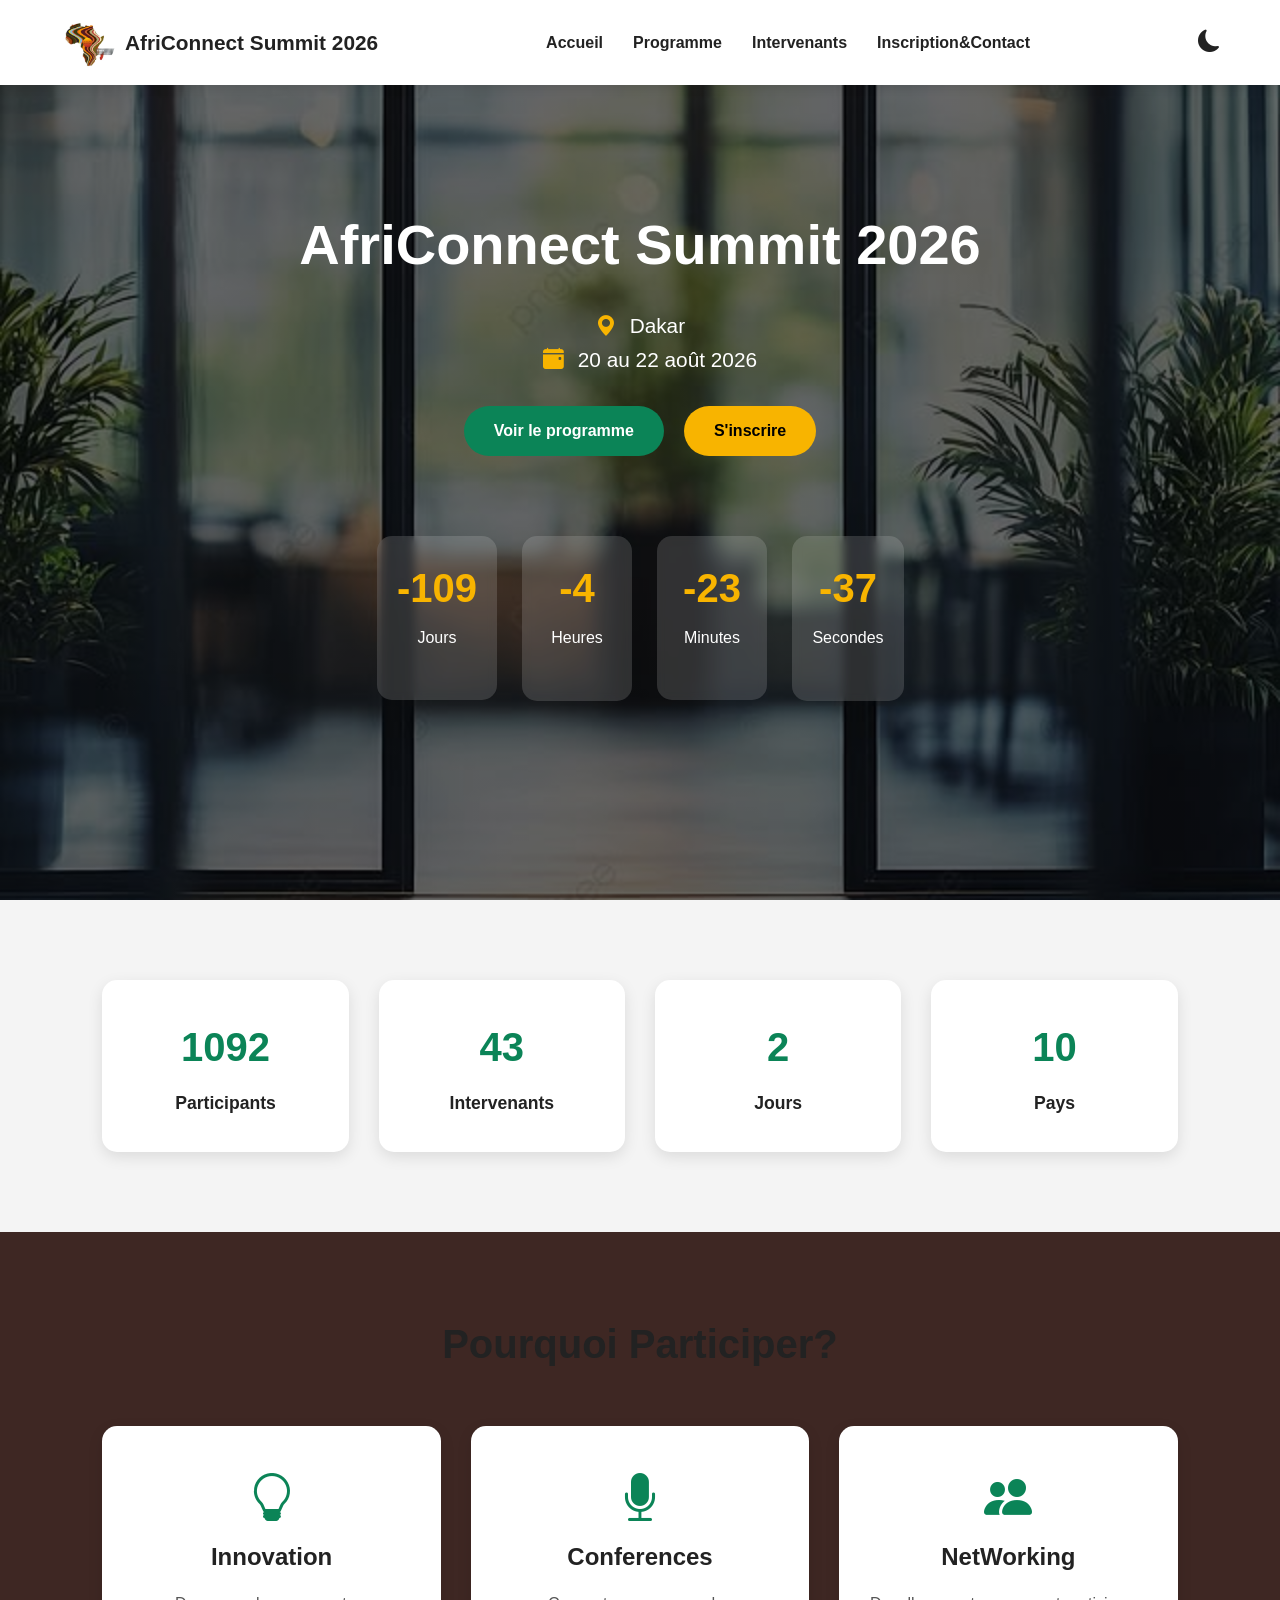
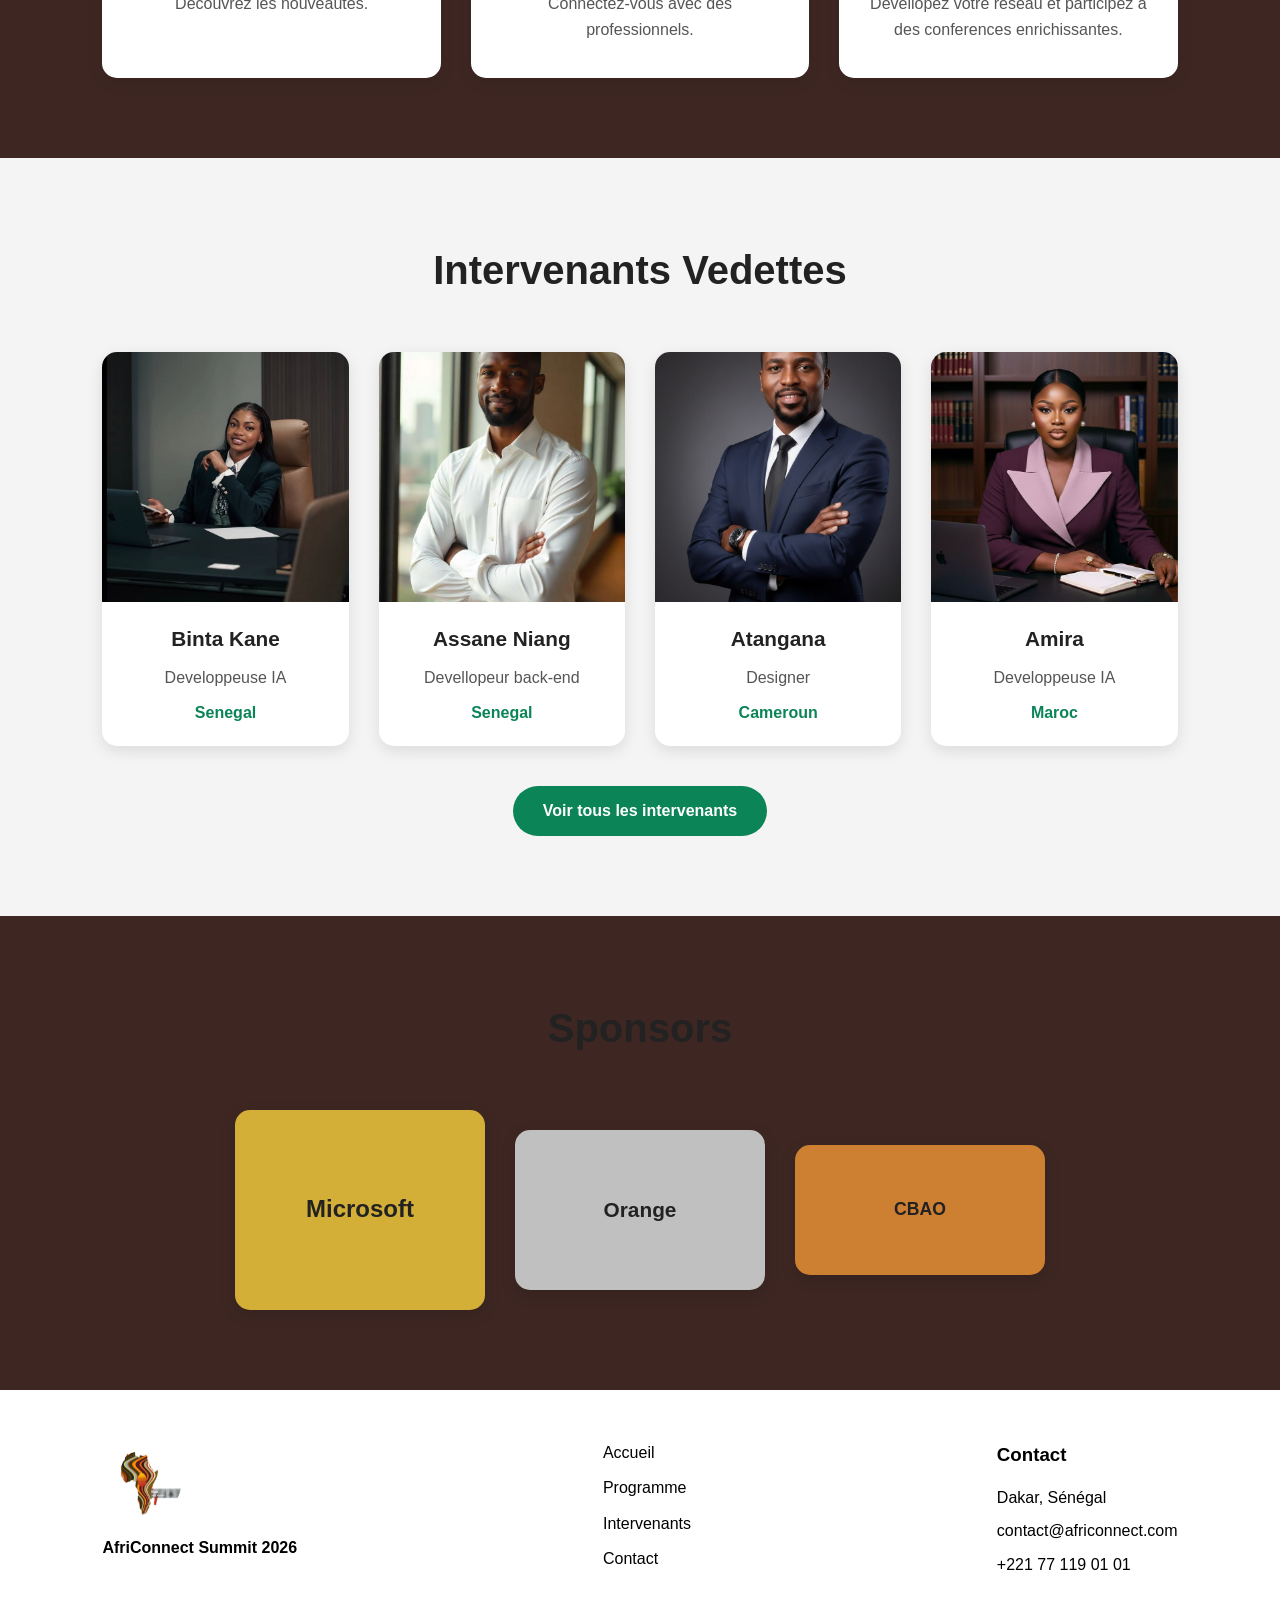
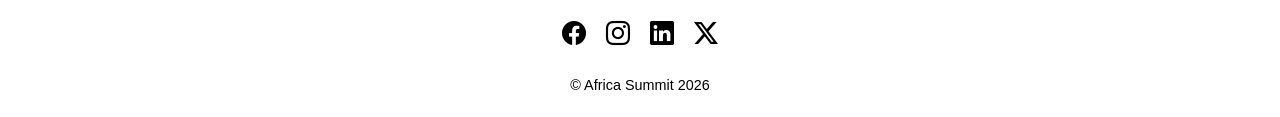
==== commit 07057d80: "Finalisation et correction de tous les commits" ====
--- a/index.html
+++ b/index.html
@@ -11,7 +11,7 @@
     <nav>
          <div class="logo">
     <a href="index.html">
-        <img src="images/logo summit.jpg.jpg" alt="Logo AfriConnect Summit">
+        <img src="images/logo-summit.jpg" alt="Logo AfriConnect Summit">
         <span>AfriConnect Summit 2026</span>
     </a>
 </div>
@@ -43,8 +43,9 @@
    </h1>
 
    <p class="animation slide-in">
-      Dakar. 20 au 22 août 2026
-   </p>
+    <i class="bi bi-geo-alt-fill"></i> Dakar <br>
+    <i class="bi bi-calendar-event-fill"></i> 20 au 22 août 2026
+</p>
    <div class="hero-btn">
       <a href="programme.html" class="btn">Voir le programme</a>
       <a href="contact.html" class="btn1">S'inscrire</a>
@@ -68,21 +69,21 @@
     </div>
     </div>
      </section> 
-    <section class="chiffre animation fade-in">
-        <div class="chiffre animation fade-in">
-    <h2 class="compteurs"data-target="1200">0</h2>
+    <section class="chiffres animation fade-in">
+        <div class="chiffre animation fade-in">
+    <h2 class="compteurs" data-target="1200">0</h2>
     <p>Participants</p>
         </div>
         <div class="chiffre animation fade-in">
-    <h2 class="compteurs"data-target="48">0</h2>
+    <h2 class="compteurs" data-target="48">0</h2>
     <p>Intervenants</p>
         </div>
         <div class="chiffre animation fade-in">
-    <h2 class="compteurs"data-target="3">0</h2>
+    <h2 class="compteurs" data-target="3">0</h2>
     <p>Jours</p>
         </div>
         <div class="chiffre animation fade-in">
-    <h2 class="compteurs"data-target="12">0</h2>
+    <h2 class="compteurs" data-target="12">0</h2>
     <p>Pays</p>
         </div>
     </section>
@@ -117,7 +118,7 @@
         </div>
         <div class="intervenant">
             <img src="images/image4.jpg" alt="image">
-            <h3>Malick Ndiaye</h3>
+            <h3>Assane Niang</h3>
             <p>Devellopeur back-end</p>
             <span>Senegal</span>
         </div>
@@ -140,13 +141,13 @@
     <h2>Sponsors</h2>
     <div class="sponsor">
         <div class="or">
-           Sponsor or 
+           Microsoft
         </div>
         <div class="argent">
-          Sponsor argent  
+          Orange 
         </div>
         <div class="bronze">
-          Sponsor bronze
+          CBAO
         </div>
     </div>
 
@@ -156,7 +157,7 @@
 
 <div class="footer-container">
 <div class="footer-logo">
-    <img src="images/logo summit.jpg.jpg" alt="Logo">
+    <img src="images/logo-summit.jpg" alt="Logo">
     <p>AfriConnect Summit 2026</p>
 </div>
 
--- a/css/style.css
+++ b/css/style.css
@@ -13,6 +13,9 @@
     line-height:1.6;
     background:#3E2723;
     color:#222;
+}
+html, body{
+    overflow-x:hidden;
 }
 
 img{
@@ -139,6 +142,22 @@
     cursor: pointer;
     color: var(--noir);
 }
+@media (max-width:768px){
+
+    .logo a{
+        font-size:1rem;
+    }
+
+    .logo img{
+        width:45px;
+        height:45px;
+    }
+
+    nav{
+        padding:12px 15px;
+    }
+
+}
 
 /* Menu hamburger */
 
@@ -151,7 +170,17 @@
     position: relative;
     z-index: 1001;
 }
-
+[data-theme="dark"] nav ul{
+    background:#222;
+}
+
+[data-theme="dark"] nav ul li a{
+    color:white;
+}
+
+[data-theme="dark"] nav ul li a:hover{
+    color:var(--couleur-secondaire);
+}
 
 .fil-ariane{
     margin-top: 10px;
@@ -199,6 +228,14 @@
     display: flex;
     gap: 20px;
     margin-bottom: 40px;
+}
+.hero p i{
+    margin-right:8px;
+    color:var(--couleur-secondaire);
+}
+
+.hero p i:nth-of-type(2){
+    margin-left:20px;
 }
 /*==========================
 BOUTONS
@@ -740,6 +777,20 @@
     margin-bottom: 15px;
     line-height: 1.6;
 }
+@media (max-width:768px){
+
+    .contact-container{
+        flex-direction:column;
+        gap:30px;
+        padding:30px 20px;
+    }
+
+    #formulaire,
+    .infos-contact{
+        width:100%;
+    }
+
+}
 
 /* Messages d'erreur */
 
@@ -954,6 +1005,11 @@
     padding:80px 10%;
     text-align:center;
 }
+@media(max-width:768px){
+    .thematiques{
+        padding:40px 15px;
+    }
+}
 
 .grille{
     display:grid;
@@ -970,6 +1026,90 @@
 
 .thematiques .carte:hover{
     transform:translateY(-10px);
+}
+[data-theme="dark"] table{
+    background:#333;
+    color:white;
+}
+
+[data-theme="dark"] th{
+    background:var(--couleur-principale);
+    color:white;
+}
+
+[data-theme="dark"] td{
+    background:#333;
+    color:white;
+    border:1px solid #555;
+}
+
+[data-theme="dark"] tbody tr:nth-child(even){
+    background:#444;
+}
+
+[data-theme="dark"] tbody tr:nth-child(odd){
+    background:#333;
+}
+
+[data-theme="dark"] tbody tr:hover{
+    background:#555;
+}
+[data-theme="dark"] .tab{
+    background:#444;
+    color:white;
+}
+
+[data-theme="dark"] .tab.active{
+    background:var(--couleur-principale);
+    color:white;
+}
+[data-theme="dark"] .thematiques .carte{
+    background:#333;
+    color:white;
+}
+
+[data-theme="dark"] .thematiques .carte p{
+    color:#ddd;
+}
+.table-responsive{
+    width:100%;
+    overflow-x:auto;
+}
+
+.table-responsive table{
+    width:100%;
+    min-width:0;
+}
+
+@media (max-width:768px){
+
+    .planning{
+        width:100%;
+        margin:0;
+        padding:0 10px;
+        box-sizing:border-box;
+    }
+
+    .table-responsive{
+        overflow-x:auto;
+    }
+
+    .table-responsive table{
+        width:100%;
+    }
+
+}
+@media (max-width:768px){
+
+    table{
+        font-size:11px;
+    }
+
+    th,
+    td{
+        padding:6px 4px;
+    }
+
 }
 
 
@@ -1049,7 +1189,11 @@
 .intervenants-2{
     padding: 60px;
 }
-
+@media(max-width:768px){
+    .intervenants-2{
+        padding:30px 15px;
+    }
+}
 .grille-intervenants{
     display: grid;
     grid-template-columns: repeat(3,1fr);
@@ -1101,146 +1245,11 @@
 .grille-intervenants{
     grid-template-columns: repeat(2,1fr);
 }
-
-}
-
-@media(max-width:768px){
-
-nav{
-    padding:15px 20px;
-}
-
-.menu-toggle{
-    display:block;
-}
-
-nav ul{
-    display:none;
-}
-
-.hero-text h1{
-    font-size:2rem;
-}
-
-.grille-intervenants{
-    grid-template-columns:1fr;
-}
-
-.intervenants-2{
-    padding:30px 20px;
-}
-
-.filtre{
-    gap:10px;
-}
-
-.btn-filtre{
-    width:100%;
-}
-nav ul{
-    display:none;
-    position:absolute;
-    top:85px;
-    left:0;
-    width:100%;
-    background:white;
-    flex-direction:column;
-    align-items:center;
-    gap:20px;
-    padding:20px;
-}
-}
-
-/*==========================
-ANIMATIONS AU SCROLL
-==========================*/
-
-.animation{
-    opacity:0;
-     transition:1s ease;
-}
-
-
-/* Apparition simple */
-
-.fade-in{
-    transform:translateY(30px);
-}
-
-
-/* Arrivée depuis la gauche */
-
-.slide-in{
-    transform:translateX(-50px);
-}
-
-
-/* Zoom */
-
-.zoom-in{
-    transform:scale(0.8);
-}
-
-
-/* Quand l'élément devient visible */
-
-.animation.visible{
-    opacity:1;
-    transform:translate(0);
-}
-/*==========================
-ANIMATION HERO AU CHARGEMENT
-==========================*/
-
-.hero h1{
-    animation: apparition 1s ease;
-}
-
-.hero p{
-    animation: apparition 1.2s ease;
-}
-
-.hero-btn{
-    animation: zoom 1.4s ease;
-}
-
-.rebours{
-    animation: apparition 1.6s ease;
-}
-
-
-@keyframes apparition{
-
-    from{
-        opacity:0;
-        transform:translateY(30px);
-    }
-
-    to{
-        opacity:1;
-        transform:translateY(0);
-    }
-
-}
-
-
-@keyframes zoom{
-
-    from{
-        opacity:0;
-        transform:scale(0.8);
-    }
-
-    to{
-        opacity:1;
-        transform:scale(1);
-    }
-
-}
-@media(max-width:768px){
+}
+@media (max-width:768px){
 
     nav{
-        position:fixed;
+        padding:15px 20px;
     }
 
     .menu-toggle{
@@ -1250,18 +1259,120 @@
     nav ul{
         display:none;
         position:fixed;
-        top:80px;
+        top:85px;
         left:0;
         width:100%;
         background:white;
         flex-direction:column;
         align-items:center;
+        gap:20px;
         padding:20px;
-        gap:20px;
+        z-index:999;
     }
 
     nav ul.active{
         display:flex;
     }
 
+    .hero-text h1{
+        font-size:2rem;
+    }
+
+    .grille-intervenants{
+        grid-template-columns:1fr;
+    }
+
+    .intervenants-2{
+        padding:30px 20px;
+    }
+
+    .filtre{
+        gap:10px;
+    }
+
+    .btn-filtre{
+        width:100%;
+    }
+}
+
+/*==========================
+ANIMATION HERO AU CHARGEMENT
+==========================*/
+
+.hero h1{
+    animation: apparition 1s ease;
+}
+
+.hero p{
+    animation: apparition 1.2s ease;
+}
+
+.hero-btn{
+    animation: zoom 1.4s ease;
+}
+
+.rebours{
+    animation: apparition 1.6s ease;
+}
+
+
+@keyframes apparition{
+
+    from{
+        opacity:0;
+        transform:translateY(30px);
+    }
+
+    to{
+        opacity:1;
+        transform:translateY(0);
+    }
+
+}
+
+
+@keyframes zoom{
+
+    from{
+        opacity:0;
+        transform:scale(0.8);
+    }
+
+    to{
+        opacity:1;
+        transform:scale(1);
+    }
+
+}
+@media (max-width:768px){
+
+    .grille{
+        grid-template-columns:1fr;
+        gap:20px;
+    }
+
+}
+@media(max-width:768px){
+
+    .chiffres,
+    .contenu,
+    .intervenants,
+    .grille,
+    .grille-intervenants,
+    .sponsor{
+        width:100%;
+        max-width:100%;
+        margin:0;
+        padding-left:15px;
+        padding-right:15px;
+    }
+
+    .chiffre,
+    .carte,
+    .intervenant,
+    .carte-intervenant{
+        width:100%;
+        max-width:100%;
+    }
+
 }
